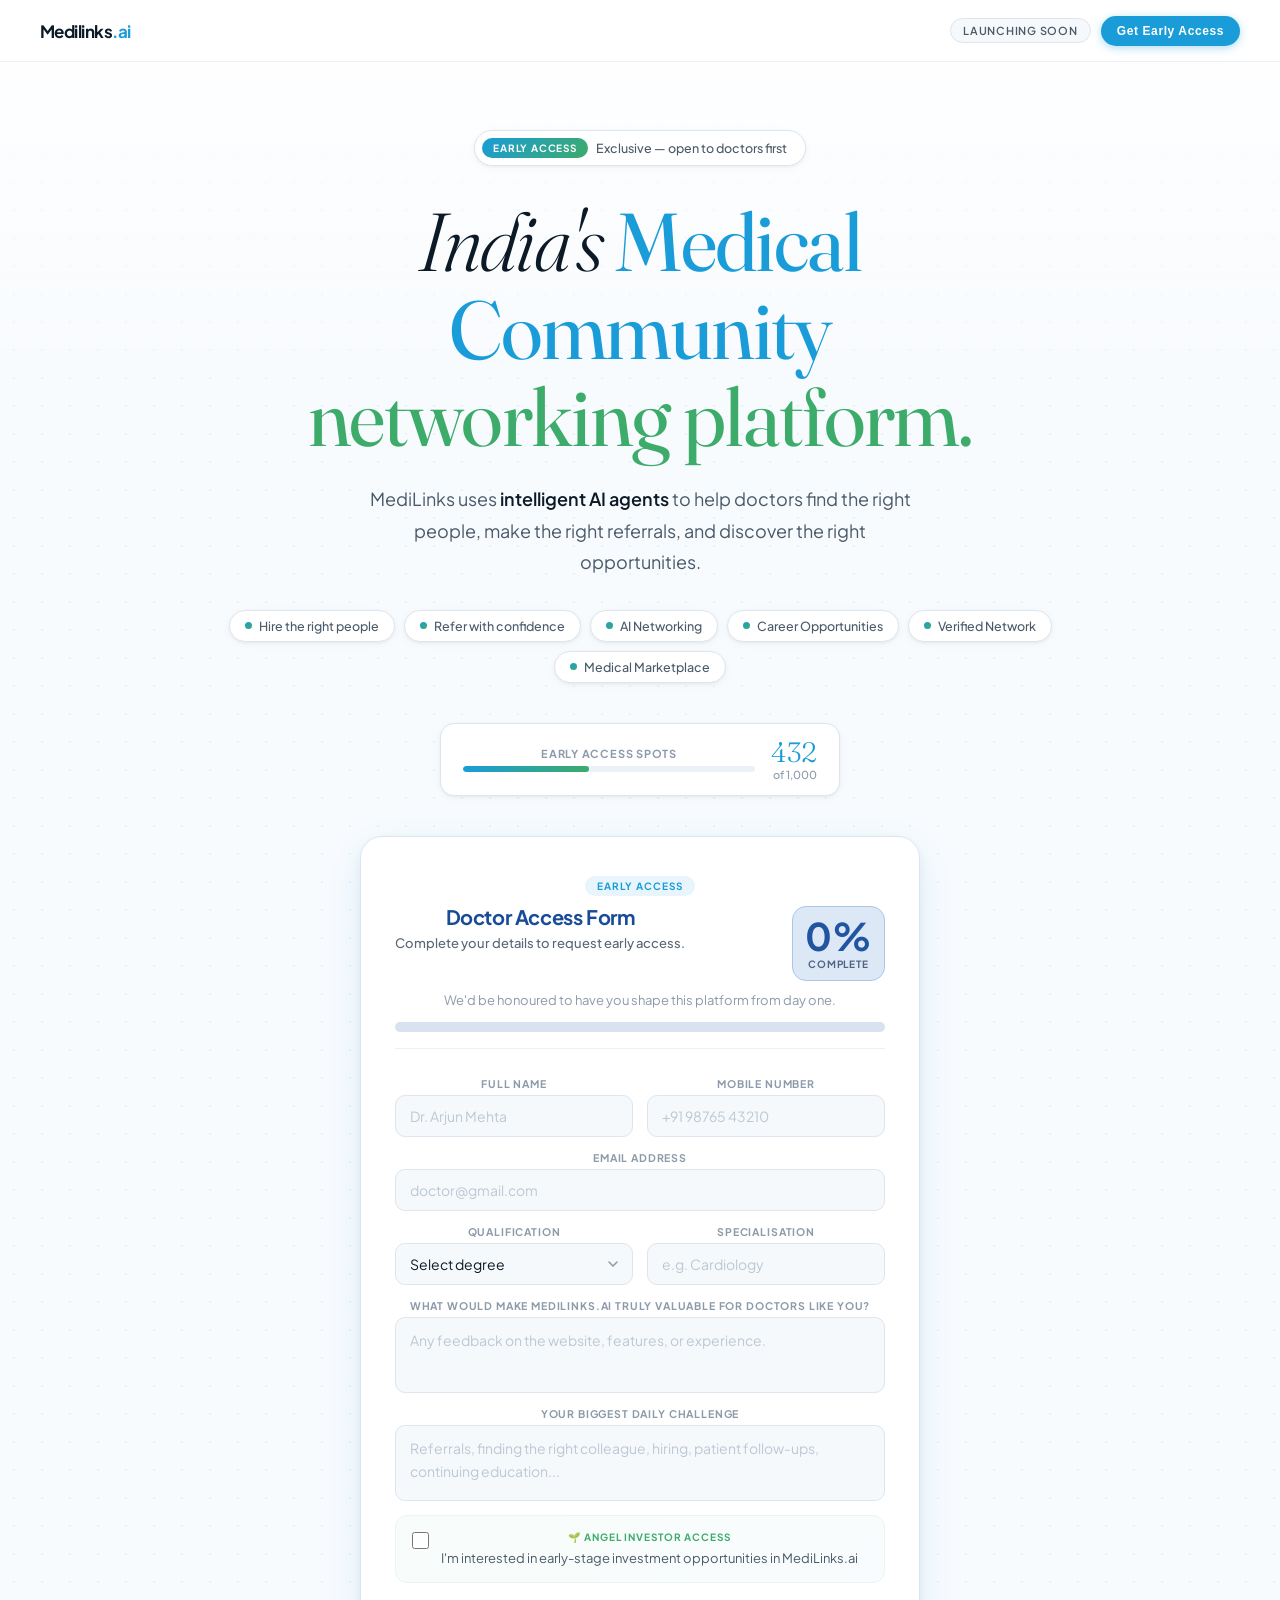
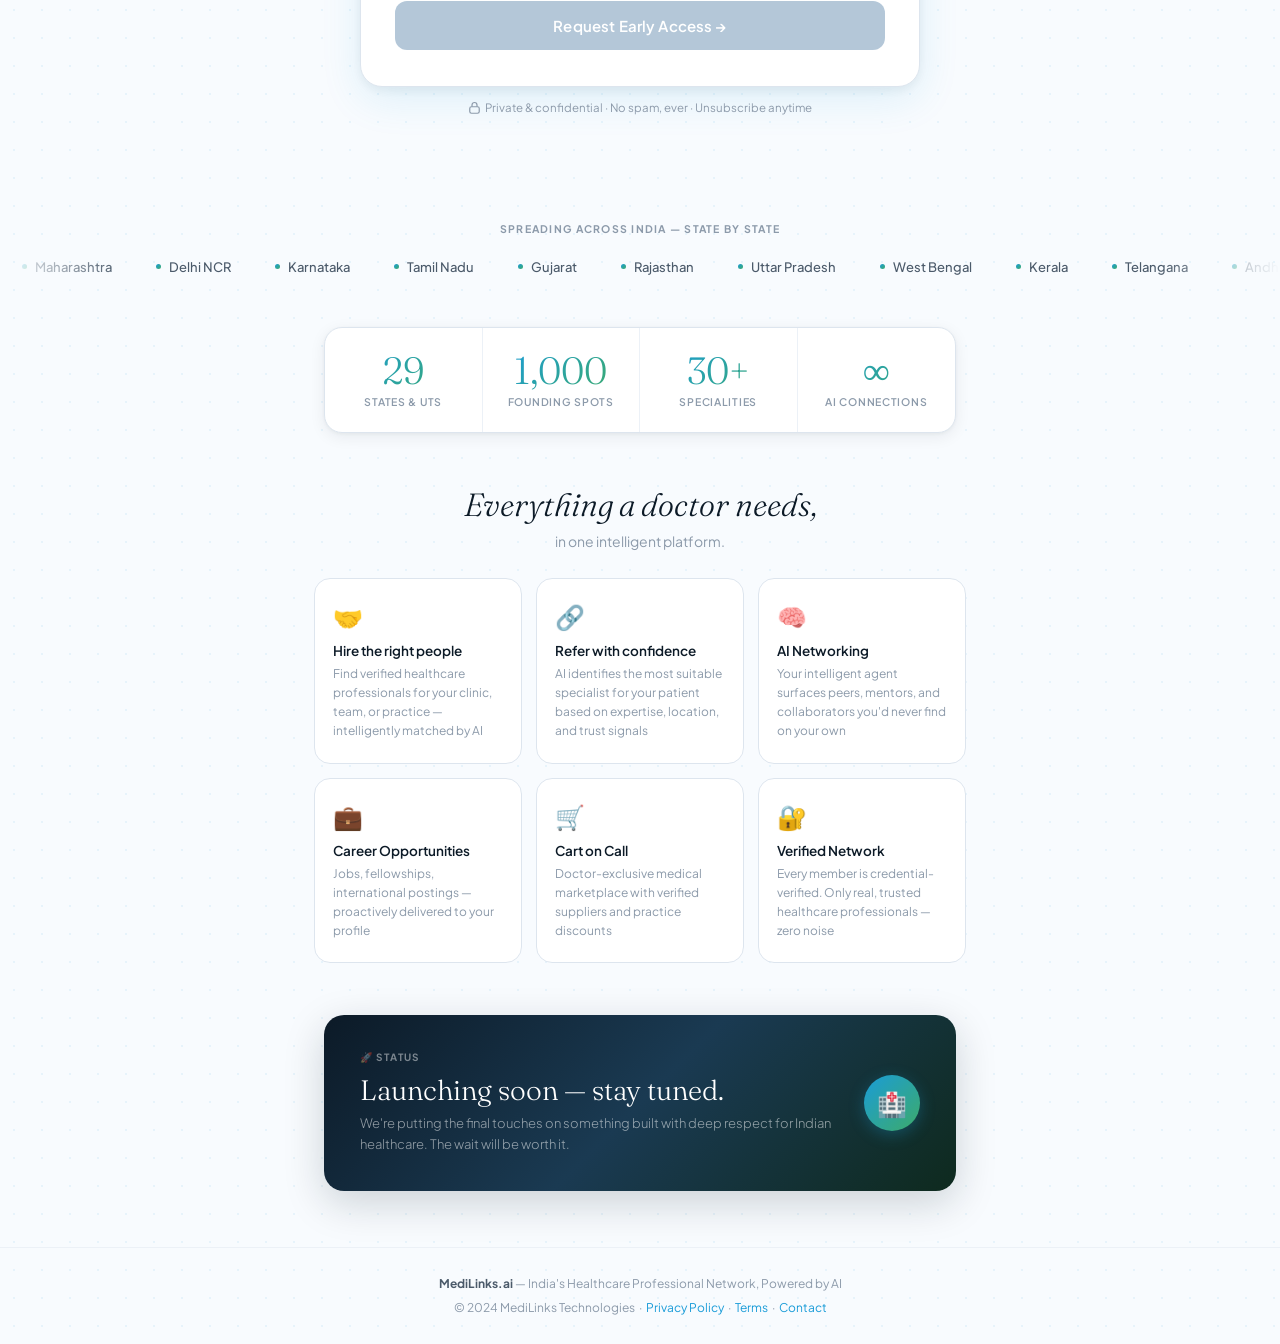
==== early_page_access.html @ 9d10af1e "Initial landing page setup with separated HTML CSS JS and mobile responsive updates" ====
<!DOCTYPE html>
<html lang="en">
<head>
<meta charset="UTF-8"/>
<meta name="viewport" content="width=device-width, initial-scale=1.0"/>
<title>MediLinks.ai — Early Access</title>
<link rel="preconnect" href="https://fonts.googleapis.com"/>
<link rel="preconnect" href="https://fonts.gstatic.com" crossorigin/>
<link href="https://fonts.googleapis.com/css2?family=Plus+Jakarta+Sans:ital,wght@0,300;0,400;0,500;0,600;0,700;1,400&family=Fraunces:ital,opsz,wght@0,9..144,300;0,9..144,400;1,9..144,300;1,9..144,400&display=swap" rel="stylesheet"/>
<link rel="stylesheet" href="styles.css"/>
</head>
<body>
<div class="bg-fade"></div>

<!-- ── NAV ── -->
<nav>
  <div class="nav-logo">
    <div class="nl-wordmark">Medilinks<span>.ai</span></div>
  </div>
  <div class="nav-right">
    <span class="nav-tag">Launching Soon</span>
    <button class="nav-cta" onclick="document.getElementById('formCard').scrollIntoView({behavior:'smooth'})">Get Early Access</button>
  </div>
</nav>

<!-- ── HERO ── -->
<section class="hero">

  <div class="access-pill">
    <span class="ap-badge">Early Access</span>
    <span class="ap-text">Exclusive — open to doctors first</span>
  </div>

  <h1 class="headline">
    India's <span class="word-blue">Medical Community</span><br/>
    <span class="word-green">networking platform.</span>
  </h1>

  <p class="hero-sub">
    MediLinks uses <b>intelligent AI agents</b> to help doctors find the right people, make the right referrals, and discover the right opportunities.
  </p>

  <div class="feat-pills">
    <span class="fp"><span class="fp-dot"></span>Hire the right people</span>
    <span class="fp"><span class="fp-dot"></span>Refer with confidence</span>
    <span class="fp"><span class="fp-dot"></span>AI Networking</span>
    <span class="fp"><span class="fp-dot"></span>Career Opportunities</span>
    <span class="fp"><span class="fp-dot"></span>Verified Network</span>
    <span class="fp"><span class="fp-dot"></span>Medical Marketplace</span>
  </div>

  <div class="scarcity">
    <div class="sc-info">
      <div class="sc-label">Early access spots</div>
      <div class="sc-bar"><div class="sc-bar-fill" id="barFill"></div></div>
    </div>
    <div class="sc-count">
      <div class="sc-big" id="countNum">432</div>
      <div class="sc-small">of 1,000</div>
    </div>
  </div>

  <!-- FORM -->
  <div class="form-outer">
    <div class="form-card" id="formCard">

      <div id="formInner">
        <div class="form-intro">
          <div class="fi-tag">Early Access</div>
          <div class="form-status-top">
            <div>
              <div class="fi-title">Doctor Access Form</div>
              <div class="fi-sub">Complete your details to request early access.</div>
            </div>
            <div class="form-progress-badge">
              <div class="fpb-value" id="formProgressValue">0%</div>
              <div class="fpb-label">Complete</div>
            </div>
          </div>
          <div class="fi-note">We'd be honoured to have you shape this platform from day one.</div>
          <div class="form-progress-track"><div class="form-progress-fill" id="formProgressFill"></div></div>
        </div>

        <div class="fgrid">
          <div class="field">
            <label class="fl">Full Name</label>
            <input type="text" id="f-name" placeholder="Dr. Arjun Mehta"/>
          </div>
          <div class="field">
            <label class="fl">Mobile Number</label>
            <input type="tel" id="f-phone" placeholder="+91 98765 43210"/>
          </div>
          <div class="field full">
            <label class="fl">Email Address</label>
            <input type="email" id="f-email" placeholder="doctor@gmail.com"/>
          </div>
          <div class="field">
            <label class="fl">Qualification</label>
            <select id="f-degree">
              <option value="" disabled selected>Select degree</option>
              <option>MBBS</option><option>MD</option><option>MS</option>
              <option>BDS</option><option>MDS</option><option>DNB</option>
              <option>DM</option><option>MCh</option><option>BHMS</option>
              <option>BAMS</option><option>Other</option>
            </select>
          </div>
          <div class="field">
            <label class="fl">Specialisation</label>
            <input type="text" id="f-spec" placeholder="e.g. Cardiology"/>
          </div>
          <div class="field full">
            <label class="fl">What would make Medilinks.ai truly valuable for doctors like you?</label>
            <textarea id="f-thoughts" placeholder="Any feedback on the website, features, or experience."></textarea>
          </div>
          <div class="field full">
            <label class="fl">Your biggest daily challenge</label>
            <textarea id="f-challenges" placeholder="Referrals, finding the right colleague, hiring, patient follow-ups, continuing education..."></textarea>
          </div>
          <label class="invest-row" id="investRow" for="f-invest">
            <input type="checkbox" id="f-invest"/>
            <span class="invest-copy">
              <strong>🌱 Angel Investor Access</strong>
              I'm interested in early-stage investment opportunities in MediLinks.ai
            </span>
          </label>
          <button class="submit-btn" id="submitBtn" onclick="handleSubmit()" disabled>Request Early Access →</button>
        </div>
      </div>

      <!-- SUCCESS -->
      <div class="success" id="successDiv">
        <div class="suc-ring">✓</div>
        <div class="suc-title">Thank you, Doctor.</div>
        <div class="suc-body">Your request has been received. We'll reach out personally before the public launch — welcome to the founding community.</div>
        <div class="suc-num">Early Member #<span id="memberNum">433</span></div>
      </div>
    </div>

    <div class="form-foot">
      <svg width="11" height="13" viewBox="0 0 11 13" fill="none"><rect x="0.75" y="5.75" width="9.5" height="6.5" rx="1.75" stroke="#8c9aaa" stroke-width="1.2"/><path d="M3 5.75V4A2.5 2.5 0 018 4v1.75" stroke="#8c9aaa" stroke-width="1.2"/></svg>
      Private &amp; confidential · No spam, ever · Unsubscribe anytime
    </div>
  </div>

</section>

<!-- ── TICKER ── -->
<div class="ticker-section">
  <div class="ticker-label">Spreading across India — state by state</div>
  <div class="ticker-outer">
    <div class="ticker-belt" id="belt"></div>
  </div>
</div>

<!-- ── STATS ── -->
<div class="stats">
  <div class="stats-card">
    <div class="sc"><div class="sc-n">29</div><div class="sc-l">States & UTs</div></div>
    <div class="sc"><div class="sc-n">1,000</div><div class="sc-l">Founding spots</div></div>
    <div class="sc"><div class="sc-n">30+</div><div class="sc-l">Specialities</div></div>
    <div class="sc"><div class="sc-n">∞</div><div class="sc-l">AI connections</div></div>
  </div>
</div>

<!-- ── FEATURES ── -->
<div class="features">
  <div class="feat-hd">Everything a doctor needs,</div>
  <div class="feat-hd-sub">in one intelligent platform.</div>
  <div class="feat-grid">
    <div class="feat">
      <div class="f-icon">🤝</div>
      <div class="f-h">Hire the right people</div>
      <div class="f-p">Find verified healthcare professionals for your clinic, team, or practice — intelligently matched by AI</div>
    </div>
    <div class="feat">
      <div class="f-icon">🔗</div>
      <div class="f-h">Refer with confidence</div>
      <div class="f-p">AI identifies the most suitable specialist for your patient based on expertise, location, and trust signals</div>
    </div>
    <div class="feat">
      <div class="f-icon">🧠</div>
      <div class="f-h">AI Networking</div>
      <div class="f-p">Your intelligent agent surfaces peers, mentors, and collaborators you'd never find on your own</div>
    </div>
    <div class="feat">
      <div class="f-icon">💼</div>
      <div class="f-h">Career Opportunities</div>
      <div class="f-p">Jobs, fellowships, international postings — proactively delivered to your profile</div>
    </div>
    <div class="feat">
      <div class="f-icon">🛒</div>
      <div class="f-h">Cart on Call</div>
      <div class="f-p">Doctor-exclusive medical marketplace with verified suppliers and practice discounts</div>
    </div>
    <div class="feat">
      <div class="f-icon">🔐</div>
      <div class="f-h">Verified Network</div>
      <div class="f-p">Every member is credential-verified. Only real, trusted healthcare professionals — zero noise</div>
    </div>
  </div>
</div>

<!-- ── LAUNCH BANNER ── -->
<div class="launch-banner">
  <div class="lb-card">
    <div class="lb-left">
      <div class="lb-tag">🚀 Status</div>
      <div class="lb-title">Launching soon — stay tuned.</div>
      <div class="lb-sub">We're putting the final touches on something built with deep respect for Indian healthcare. The wait will be worth it.</div>
    </div>
    <div class="lb-right">🏥</div>
  </div>
</div>

<!-- ── FOOTER ── -->
<footer>
  <p><strong>MediLinks.ai</strong> — India's Healthcare Professional Network, Powered by AI</p>
  <p>© 2024 MediLinks Technologies &nbsp;·&nbsp; <a href="#">Privacy Policy</a> &nbsp;·&nbsp; <a href="#">Terms</a> &nbsp;·&nbsp; <a href="#">Contact</a></p>
</footer>

<script src="script.js"></script>
</body>
</html>
---- styles.css ----
*,*::before,*::after{box-sizing:border-box;margin:0;padding:0}
:root{
  --blue:#1a9cd8;
  --blue-mid:#1585be;
  --blue-light:#e8f5fc;
  --blue-faint:#f0f9ff;
  --green:#3dab6a;
  --green-light:#eaf6ef;
  --text:#0c1a27;
  --text-2:#4b5a6a;
  --text-3:#8c9aaa;
  --border:#dde5ee;
  --border-light:#ecf1f7;
  --bg:#f6f9fc;
  --white:#ffffff;
  --shadow-sm:0 1px 3px rgba(12,26,39,0.06),0 2px 8px rgba(12,26,39,0.04);
  --shadow-md:0 4px 16px rgba(12,26,39,0.07),0 1px 4px rgba(12,26,39,0.05);
  --shadow-lg:0 12px 40px rgba(26,156,216,0.12),0 4px 12px rgba(12,26,39,0.06);
}
html,body{
  min-height:100vh;background:var(--white);
  color:var(--text);font-family:'Plus Jakarta Sans',sans-serif;
  -webkit-font-smoothing:antialiased;overflow-x:hidden;
}

body{
  background-image:radial-gradient(circle,rgba(26,156,216,0.08) 1px,transparent 1px);
  background-size:28px 28px;
  background-color:#f8fbfe;
}

.bg-fade{
  position:fixed;top:0;left:0;right:0;height:400px;pointer-events:none;z-index:0;
  background:linear-gradient(180deg,rgba(255,255,255,0.95) 0%,transparent 100%);
}

nav{
  position:fixed;top:0;left:0;right:0;z-index:100;
  background:rgba(255,255,255,0.92);backdrop-filter:blur(20px);
  border-bottom:1px solid var(--border-light);
  padding:0 40px;height:62px;
  display:flex;align-items:center;justify-content:space-between;
}
.nav-logo{display:flex;align-items:center;gap:0}
.nl-wordmark{font-size:17px;font-weight:700;letter-spacing:-0.03em;color:var(--text)}
.nl-wordmark span{color:var(--blue)}
.nl-wordmark sup{font-size:9px;font-weight:600;color:var(--text-3);letter-spacing:0.02em;vertical-align:super}
.nav-right{display:flex;align-items:center;gap:10px}
.nav-tag{
  font-size:11px;font-weight:600;letter-spacing:0.07em;text-transform:uppercase;
  color:var(--text-2);background:var(--bg);border:1px solid var(--border);
  padding:5px 12px;border-radius:100px;
}
.nav-cta{
  font-size:12px;font-weight:600;letter-spacing:0.05em;
  color:white;background:var(--blue);
  border:none;padding:8px 16px;border-radius:100px;cursor:pointer;
  box-shadow:0 2px 8px rgba(26,156,216,0.35);
  transition:background 0.2s,transform 0.15s;
}
.nav-cta:hover{background:var(--blue-mid);transform:translateY(-1px)}

.hero{
  position:relative;z-index:1;
  padding:130px 24px 60px;
  display:flex;flex-direction:column;align-items:center;
  text-align:center;
  max-width:1000px;margin:0 auto;
}

.access-pill{
  display:inline-flex;align-items:center;gap:8px;
  background:var(--white);border:1px solid var(--border);
  padding:7px 18px 7px 7px;border-radius:100px;
  margin-bottom:32px;
  box-shadow:var(--shadow-sm);
  opacity:0;animation:rise 0.6s ease 0.05s forwards;
}
.ap-badge{
  background:linear-gradient(135deg,var(--blue),var(--green));
  color:white;font-size:10px;font-weight:700;letter-spacing:0.08em;text-transform:uppercase;
  padding:4px 11px;border-radius:100px;
}
.ap-text{font-size:12.5px;font-weight:500;color:var(--text-2)}

.headline{
  font-family:'Fraunces',serif;
  font-weight:300;font-style:italic;
  font-size:clamp(42px,7vw,82px);
  line-height:1.07;letter-spacing:-0.02em;
  color:var(--text);
  max-width:780px;margin-bottom:22px;
  opacity:0;animation:rise 0.8s ease 0.15s forwards;
}
.headline .word-blue{color:var(--blue);font-style:normal;font-weight:400}
.headline .word-green{color:var(--green);font-style:normal;font-weight:400}

.hero-sub{
  font-size:clamp(15px,2vw,18px);
  color:var(--text-2);font-weight:400;line-height:1.75;
  max-width:560px;margin:0 auto 32px;
  opacity:0;animation:rise 0.7s ease 0.3s forwards;
}
.hero-sub b{color:var(--text);font-weight:600}

.feat-pills{
  display:flex;flex-wrap:wrap;justify-content:center;gap:9px;
  margin-bottom:40px;
  opacity:0;animation:rise 0.6s ease 0.42s forwards;
}
.fp{
  display:inline-flex;align-items:center;gap:7px;
  font-size:12.5px;font-weight:500;color:var(--text-2);
  background:var(--white);border:1px solid var(--border);
  border-radius:100px;padding:7px 15px;
  box-shadow:var(--shadow-sm);
  transition:border-color 0.2s,transform 0.15s;
}
.fp:hover{border-color:var(--blue);transform:translateY(-1px)}
.fp-dot{
  width:7px;height:7px;border-radius:50%;
  background:linear-gradient(135deg,var(--blue),var(--green));flex-shrink:0;
}

.scarcity{
  display:flex;align-items:center;gap:16px;
  background:var(--white);border:1px solid var(--border);
  border-radius:14px;padding:14px 22px;
  max-width:400px;width:100%;margin:0 auto 40px;
  box-shadow:var(--shadow-sm);
  opacity:0;animation:rise 0.6s ease 0.52s forwards;
}
.sc-info{flex:1}
.sc-label{font-size:11px;font-weight:700;letter-spacing:0.07em;text-transform:uppercase;color:var(--text-3);margin-bottom:6px}
.sc-bar{height:6px;background:var(--border-light);border-radius:100px;overflow:hidden}
.sc-bar-fill{height:100%;width:0;background:linear-gradient(90deg,var(--blue),var(--green));border-radius:100px;transition:width 1.4s cubic-bezier(.4,0,.2,1)}
.sc-count{text-align:right;flex-shrink:0}
.sc-big{font-family:'Fraunces',serif;font-size:28px;font-weight:300;color:var(--blue);line-height:1}
.sc-small{font-size:11px;color:var(--text-3);font-weight:500;margin-top:2px}

.form-outer{
  width:100%;max-width:560px;margin:0 auto;
  opacity:0;animation:rise 0.9s ease 0.62s forwards;
}
.form-card{
  background:var(--white);
  border:1px solid var(--border);
  border-radius:22px;padding:36px 34px;
  box-shadow:var(--shadow-lg);
}
.form-intro{
  margin-bottom:28px;
  padding-bottom:16px;
  border-bottom:1px solid var(--border-light);
}
.fi-tag{
  display:inline-block;
  font-size:10px;
  font-weight:700;
  letter-spacing:0.1em;
  text-transform:uppercase;
  color:var(--blue);
  background:var(--blue-light);
  padding:4px 12px;
  border-radius:100px;
  margin-bottom:10px;
}
.form-status-top{
  display:flex;
  align-items:flex-start;
  justify-content:space-between;
  gap:14px;
  margin-bottom:10px;
}
.fi-title{
  font-size:20px;
  font-weight:700;
  letter-spacing:-0.02em;
  color:#184b98;
  line-height:1.1;
  margin-bottom:6px;
}
.fi-sub{font-size:13px;color:#5a6778;font-weight:500;line-height:1.45}
.fi-note{
  font-size:13px;
  color:var(--text-3);
  line-height:1.5;
  margin-bottom:12px;
}
.form-progress-badge{
  min-width:92px;
  background:#dce8f6;
  border:1px solid #aac7e8;
  border-radius:14px;
  padding:10px 12px;
  text-align:center;
  flex-shrink:0;
}
.fpb-value{
  font-size:38px;
  font-weight:700;
  color:#2155a2;
  line-height:1;
  margin-bottom:3px;
}
.fpb-label{
  font-size:10px;
  font-weight:700;
  letter-spacing:0.08em;
  text-transform:uppercase;
  color:#4f6483;
}
.form-progress-track{
  width:100%;
  height:10px;
  background:#d8e2f0;
  border-radius:100px;
  overflow:hidden;
}
.form-progress-fill{
  width:0%;
  height:100%;
  background:linear-gradient(90deg,#4f7bc1,#6ea4df);
  border-radius:100px;
  transition:width 0.2s ease;
}

.fgrid{display:grid;grid-template-columns:1fr 1fr;gap:14px}
.field{display:flex;flex-direction:column;gap:5px}
.field.full{grid-column:1/-1}
.fl{font-size:10.5px;font-weight:700;letter-spacing:0.08em;text-transform:uppercase;color:var(--text-3)}

input,select,textarea{
  width:100%;
  border:1.5px solid var(--border);border-radius:10px;
  padding:11px 14px;
  font-family:'Plus Jakarta Sans',sans-serif;font-size:14px;font-weight:400;
  color:var(--text);background:var(--bg);
  outline:none;
  transition:border-color 0.2s,box-shadow 0.2s,background 0.2s;
  -webkit-appearance:none;appearance:none;
}
select{
  cursor:pointer;
  background-image:url("data:image/svg+xml,%3Csvg width='10' height='6' viewBox='0 0 10 6' fill='none' xmlns='http://www.w3.org/2000/svg'%3E%3Cpath d='M1 1L5 5L9 1' stroke='%238c9aaa' stroke-width='1.5' stroke-linecap='round'/%3E%3C/svg%3E");
  background-repeat:no-repeat;background-position:right 14px center;background-color:var(--bg);
  padding-right:38px;
}
select option{background:#fff;color:var(--text)}
textarea{resize:none;line-height:1.6;min-height:76px}
input::placeholder,textarea::placeholder{color:#bcc8d4}
input:focus,select:focus,textarea:focus{
  border-color:var(--blue);background:var(--white);
  box-shadow:0 0 0 3px rgba(26,156,216,0.09);
}

.invest-row{
  grid-column:1/-1;
  display:flex;align-items:flex-start;gap:12px;
  padding:14px 16px;
  border:1.5px solid var(--green-light);
  background:linear-gradient(135deg,rgba(61,171,106,0.04),rgba(26,156,216,0.03));
  border-radius:12px;cursor:pointer;
  transition:border-color 0.2s;
}
.invest-row:hover{border-color:rgba(61,171,106,0.4)}
.invest-row input[type=checkbox]{
  width:17px;height:17px;min-width:17px;border-radius:5px;
  border:1.5px solid rgba(61,171,106,0.35);
  background:white;cursor:pointer;
  -webkit-appearance:checkbox;
  appearance:auto;
  accent-color:var(--green);padding:0;margin-top:2px;
}
.invest-copy{cursor:pointer;font-size:13px;color:var(--text-2);line-height:1.55}
.invest-copy strong{
  display:block;font-size:10px;font-weight:700;letter-spacing:0.09em;text-transform:uppercase;
  color:var(--green);margin-bottom:2px;
}

.invest-row.active{
  border-color:rgba(61,171,106,0.7);
  box-shadow:0 0 0 3px rgba(61,171,106,0.12);
}

.submit-btn{
  grid-column:1/-1;width:100%;
  background:linear-gradient(135deg,var(--blue) 0%,#119ace 60%,var(--green) 100%);
  color:white;border:none;border-radius:12px;
  padding:15px 28px;margin-top:4px;
  font-family:'Plus Jakarta Sans',sans-serif;
  font-size:15px;font-weight:600;letter-spacing:0.01em;
  cursor:pointer;
  box-shadow:0 4px 18px rgba(26,156,216,0.32);
  transition:transform 0.15s,box-shadow 0.2s;
}
.submit-btn:hover{transform:translateY(-1px);box-shadow:0 6px 26px rgba(26,156,216,0.42)}
.submit-btn:active{transform:scale(0.99)}
.submit-btn:disabled{
  cursor:not-allowed;
  transform:none;
  background:linear-gradient(135deg,#9fb8ce,#9fb8ce);
  box-shadow:none;
  opacity:0.78;
}

.form-foot{
  margin-top:14px;text-align:center;
  font-size:11.5px;color:var(--text-3);
  display:flex;align-items:center;justify-content:center;gap:5px;line-height:1;
}

.success{
  display:none;flex-direction:column;align-items:center;
  padding:52px 24px;text-align:center;gap:14px;
}
.suc-ring{
  width:64px;height:64px;border-radius:50%;
  background:linear-gradient(135deg,var(--blue),var(--green));
  display:flex;align-items:center;justify-content:center;
  color:white;font-size:26px;font-weight:300;
  box-shadow:0 4px 24px rgba(26,156,216,0.28);
}
.suc-title{
  font-family:'Fraunces',serif;font-weight:300;font-style:italic;
  font-size:26px;color:var(--text);
}
.suc-body{font-size:14px;color:var(--text-2);max-width:300px;line-height:1.75}
.suc-num{
  background:var(--blue-faint);border:1px solid rgba(26,156,216,0.2);
  border-radius:100px;padding:8px 22px;
  font-size:13px;font-weight:600;color:var(--blue);
}

.ticker-section{
  position:relative;z-index:1;padding:48px 0 0;
  opacity:0;animation:rise 0.6s ease 1.1s forwards;
}
.ticker-label{
  text-align:center;font-size:10.5px;font-weight:700;
  letter-spacing:0.12em;text-transform:uppercase;
  color:var(--text-3);margin-bottom:16px;
}
.ticker-outer{
  overflow:hidden;
  mask:linear-gradient(90deg,transparent,black 120px,black calc(100% - 120px),transparent);
  -webkit-mask:linear-gradient(90deg,transparent,black 120px,black calc(100% - 120px),transparent);
}
.ticker-belt{display:flex;white-space:nowrap;width:max-content;animation:belt 32s linear infinite}
.ti{
  display:inline-flex;align-items:center;gap:8px;
  padding:8px 22px;font-size:13px;font-weight:500;color:var(--text-2);
}
.ti-pip{width:5px;height:5px;border-radius:50%;background:linear-gradient(135deg,var(--blue),var(--green));flex-shrink:0}
@keyframes belt{0%{transform:translateX(0)}100%{transform:translateX(-50%)}}

.stats{
  position:relative;z-index:1;
  max-width:680px;margin:0 auto;padding:44px 24px 0;
  opacity:0;animation:rise 0.7s ease 1.2s forwards;
}
.stats-card{
  display:grid;grid-template-columns:repeat(4,1fr);
  background:var(--white);border:1px solid var(--border);
  border-radius:18px;overflow:hidden;
  box-shadow:var(--shadow-md);
}
.sc{
  padding:24px 16px;text-align:center;
  border-right:1px solid var(--border-light);
}
.sc:last-child{border-right:none}
.sc-n{
  font-family:'Fraunces',serif;font-weight:300;
  font-size:clamp(26px,3.5vw,38px);line-height:1;
  background:linear-gradient(135deg,var(--blue),var(--green));
  -webkit-background-clip:text;-webkit-text-fill-color:transparent;background-clip:text;
  margin-bottom:5px;
}
.sc-l{font-size:10.5px;color:var(--text-3);font-weight:600;letter-spacing:0.07em;text-transform:uppercase}

.features{
  position:relative;z-index:1;
  max-width:700px;margin:0 auto;padding:52px 24px 0;
  opacity:0;animation:rise 0.7s ease 1.3s forwards;
}
.feat-hd{
  text-align:center;
  font-family:'Fraunces',serif;font-weight:300;font-style:italic;
  font-size:clamp(22px,3.5vw,32px);color:var(--text);
  margin-bottom:8px;
}
.feat-hd-sub{text-align:center;font-size:14px;color:var(--text-3);margin-bottom:28px}
.feat-grid{display:grid;grid-template-columns:repeat(3,1fr);gap:14px}
.feat{
  background:var(--white);border:1px solid var(--border);
  border-radius:16px;padding:22px 18px;
  transition:transform 0.2s,box-shadow 0.2s,border-color 0.2s;
}
.feat:hover{transform:translateY(-3px);box-shadow:var(--shadow-lg);border-color:rgba(26,156,216,0.2)}
.f-icon{font-size:24px;margin-bottom:10px}
.f-h{font-size:13.5px;font-weight:600;color:var(--text);margin-bottom:5px}
.f-p{font-size:12px;color:var(--text-3);line-height:1.6}

.launch-banner{
  position:relative;z-index:1;
  max-width:680px;margin:52px auto 0;padding:0 24px;
  opacity:0;animation:rise 0.6s ease 1.4s forwards;
}
.lb-card{
  background:linear-gradient(135deg,#0c1a27 0%,#1a3a52 50%,#0e2a1e 100%);
  border-radius:20px;padding:36px;
  display:flex;align-items:center;justify-content:space-between;gap:24px;
  box-shadow:0 12px 40px rgba(12,26,39,0.18);
}
.lb-left .lb-tag{
  font-size:10px;font-weight:700;letter-spacing:0.12em;text-transform:uppercase;
  color:rgba(255,255,255,0.45);margin-bottom:10px;
}
.lb-title{
  font-family:'Fraunces',serif;font-weight:300;
  font-size:clamp(20px,3vw,28px);color:white;margin-bottom:6px;
}
.lb-sub{font-size:13px;color:rgba(255,255,255,0.55);font-weight:300;line-height:1.6}
.lb-right{
  flex-shrink:0;
  width:56px;height:56px;border-radius:50%;
  background:linear-gradient(135deg,var(--blue),var(--green));
  display:flex;align-items:center;justify-content:center;
  font-size:24px;
  box-shadow:0 4px 16px rgba(26,156,216,0.3);
  animation:pulse-ring 2.5s ease infinite;
}
@keyframes pulse-ring{
  0%,100%{box-shadow:0 4px 16px rgba(26,156,216,0.3),0 0 0 0 rgba(26,156,216,0.3)}
  50%{box-shadow:0 4px 16px rgba(26,156,216,0.3),0 0 0 10px rgba(26,156,216,0)}
}

footer{
  position:relative;z-index:1;
  margin-top:56px;padding:24px;
  border-top:1px solid var(--border-light);
  text-align:center;font-size:12px;color:var(--text-3);line-height:2;
}
footer strong{color:var(--text-2)}
footer a{color:var(--blue);text-decoration:none}

@keyframes rise{from{opacity:0;transform:translateY(20px)}to{opacity:1;transform:translateY(0)}}

@media (max-width:768px){
  nav{padding:0 16px;height:58px}
  .nav-tag{display:none}
  .nav-cta{padding:7px 12px;font-size:11px}
  .hero{padding:96px 16px 44px}
  .headline{font-size:clamp(34px,9vw,52px)}
  .hero-sub{line-height:1.6}
  .form-card{padding:24px 18px}
  .form-status-top{align-items:center}
  .fi-title{font-size:18px}
  .fi-sub{font-size:14px}
  .fi-note{font-size:12px}
  .form-progress-badge{min-width:90px;padding:8px 10px}
  .fpb-value{font-size:32px}
  .fpb-label{font-size:10px}
  .feat-grid{grid-template-columns:1fr 1fr}
  .stats-card{grid-template-columns:1fr 1fr}
  .sc{border-bottom:1px solid var(--border-light)}
  .sc:nth-child(2n){border-right:none}
  .sc:last-child{border-bottom:none}
  .lb-card{flex-direction:column;text-align:center;padding:28px 22px}
}

@media(max-width:560px){
  .fgrid{grid-template-columns:1fr}
  .field.full,.invest-row,.submit-btn{grid-column:1}
}

@media (max-width:420px){
  .nav-cta{display:none}
  .access-pill{padding:6px 12px 6px 6px}
  .ap-badge{font-size:9px;padding:4px 9px}
  .ap-text{font-size:11.5px}
  .headline{font-size:clamp(30px,10.5vw,40px)}
  .scarcity{padding:12px 14px}
  .form-foot{font-size:10.5px;line-height:1.4;padding:0 4px}
  .feat-grid{grid-template-columns:1fr}
}

@media(max-width:380px){
  .fi-title{font-size:16px}
  .fi-sub{font-size:12px}
  .fpb-value{font-size:28px}
}
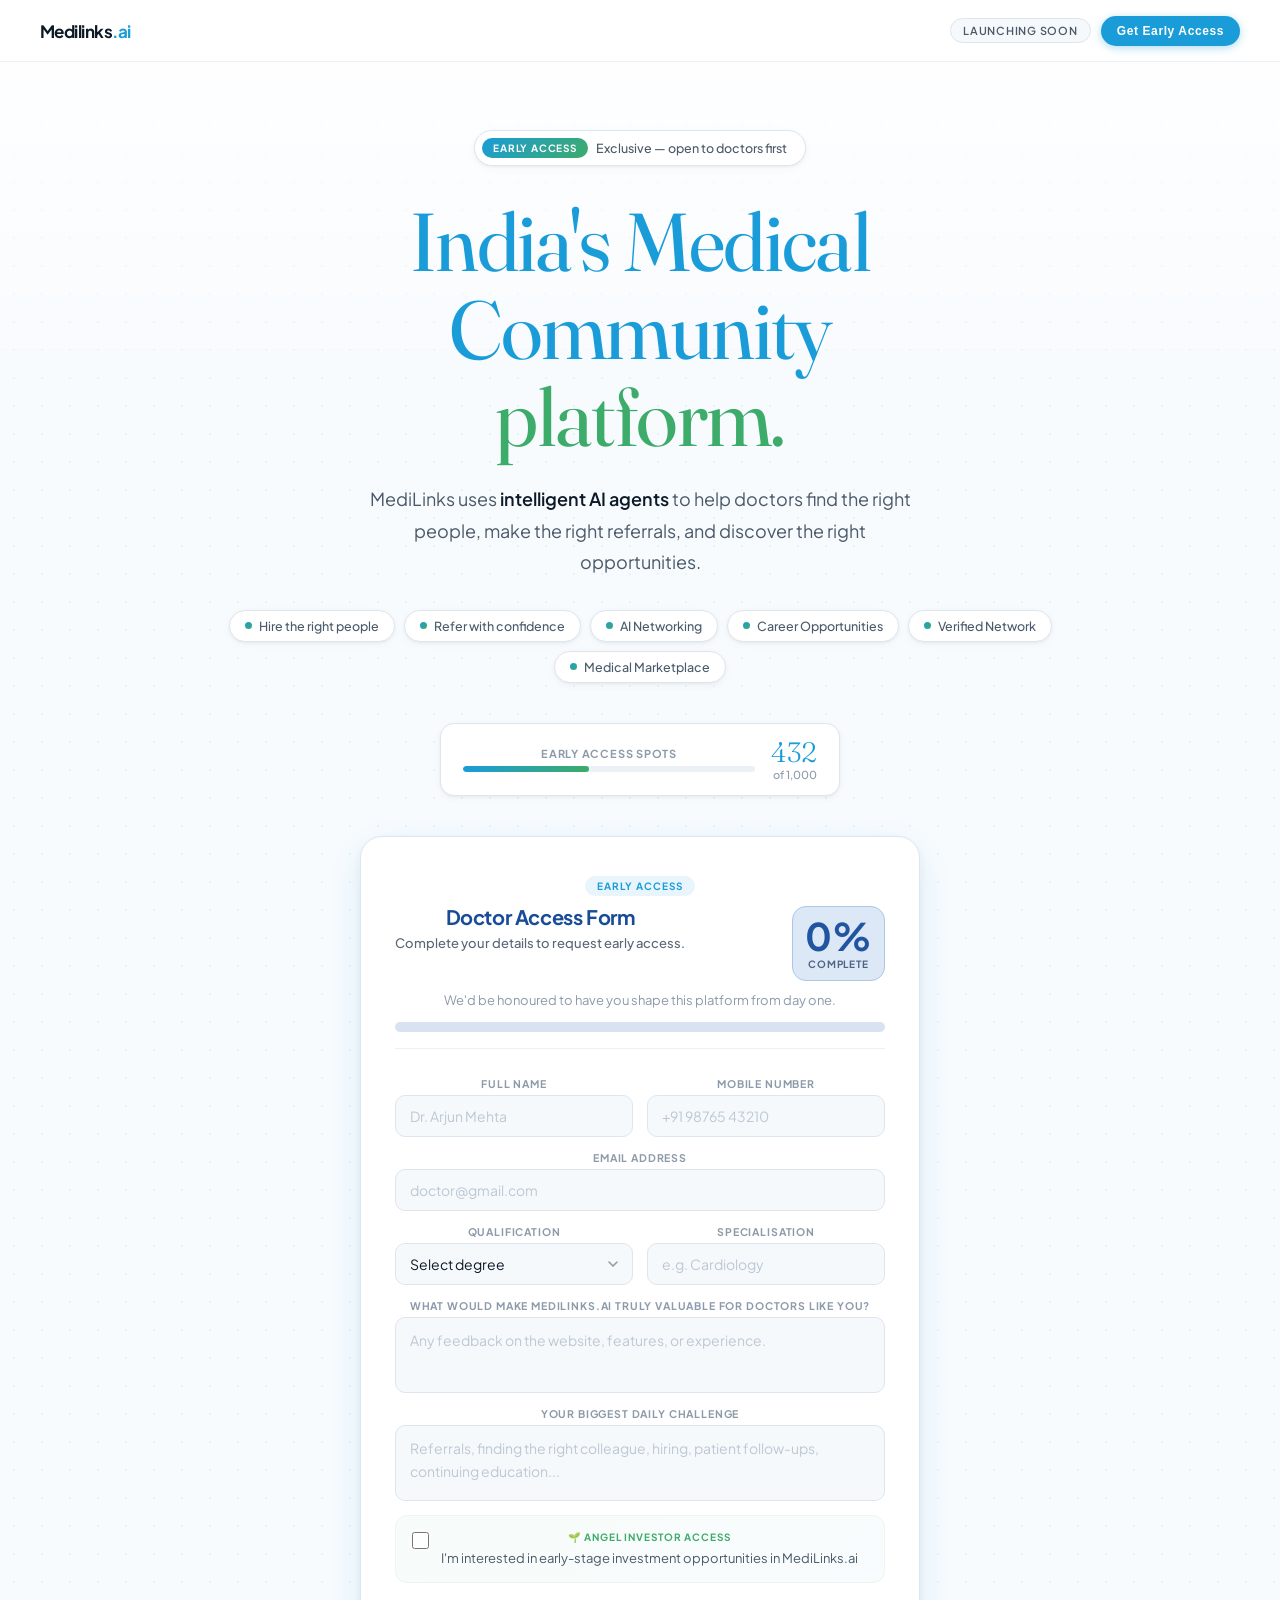
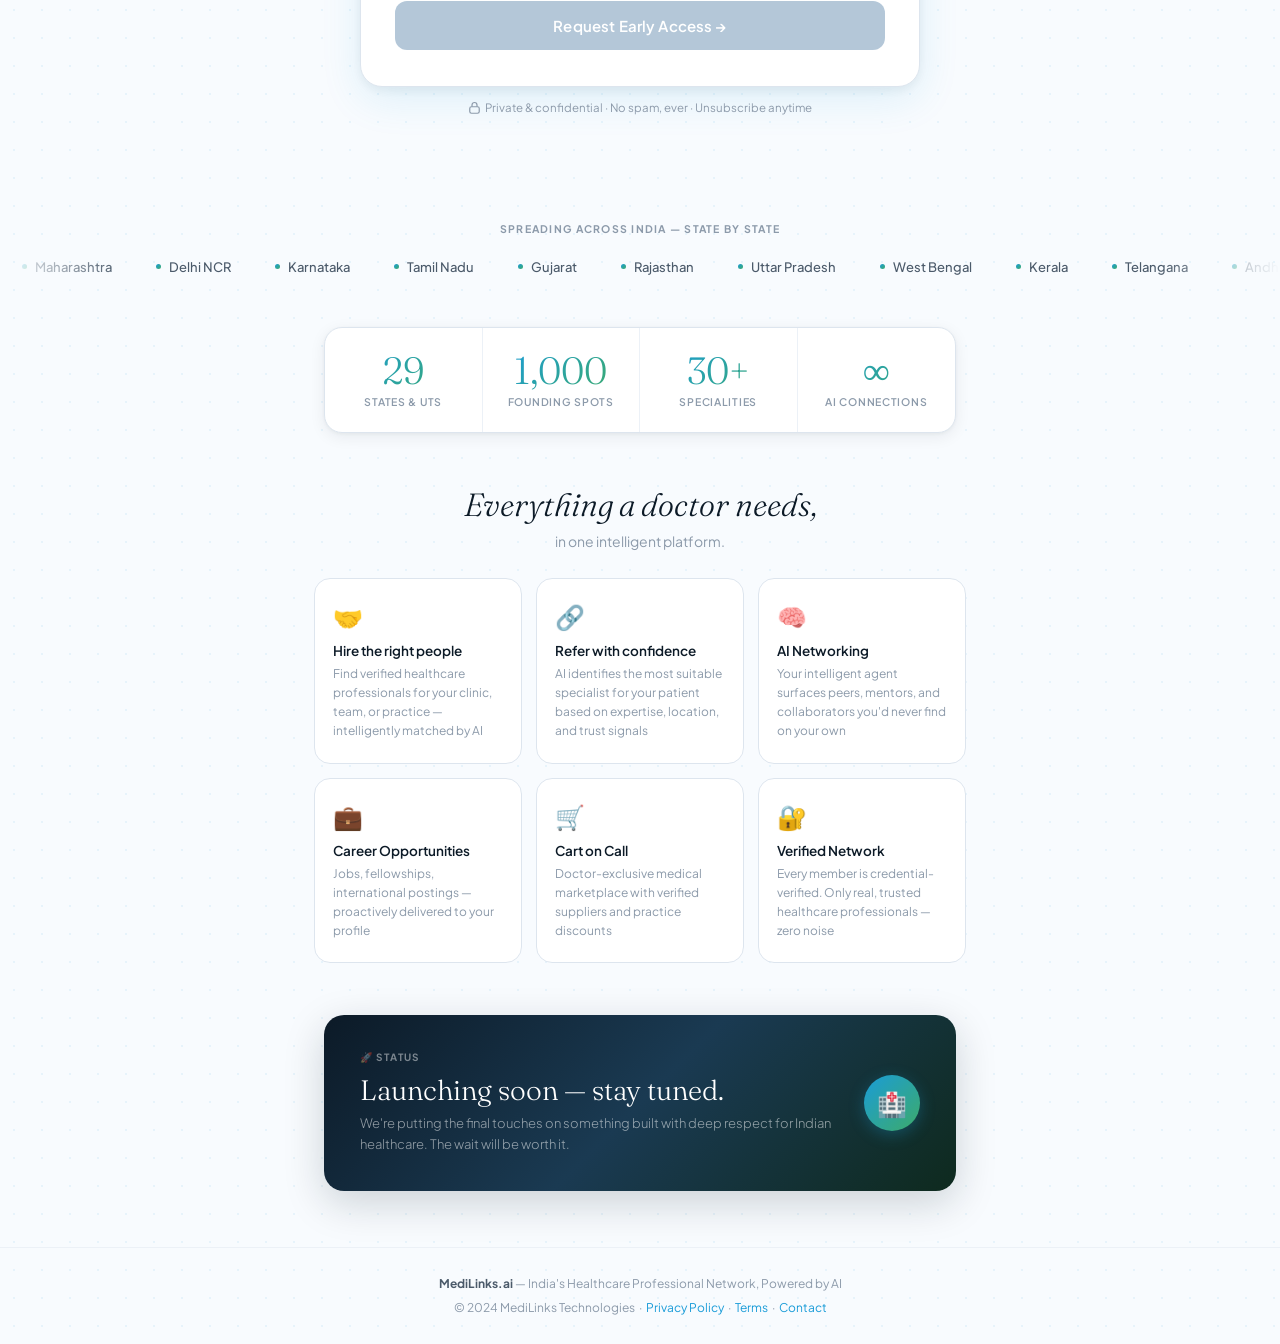
==== commit e718b83c: "Update hero headline to India's Medical Community platform" ====
--- a/early_page_access.html
+++ b/early_page_access.html
@@ -32,8 +32,8 @@
   </div>
 
   <h1 class="headline">
-    India's <span class="word-blue">Medical Community</span><br/>
-    <span class="word-green">networking platform.</span>
+    <span class="word-blue">India's Medical Community</span><br/>
+    <span class="word-green">platform.</span>
   </h1>
 
   <p class="hero-sub">
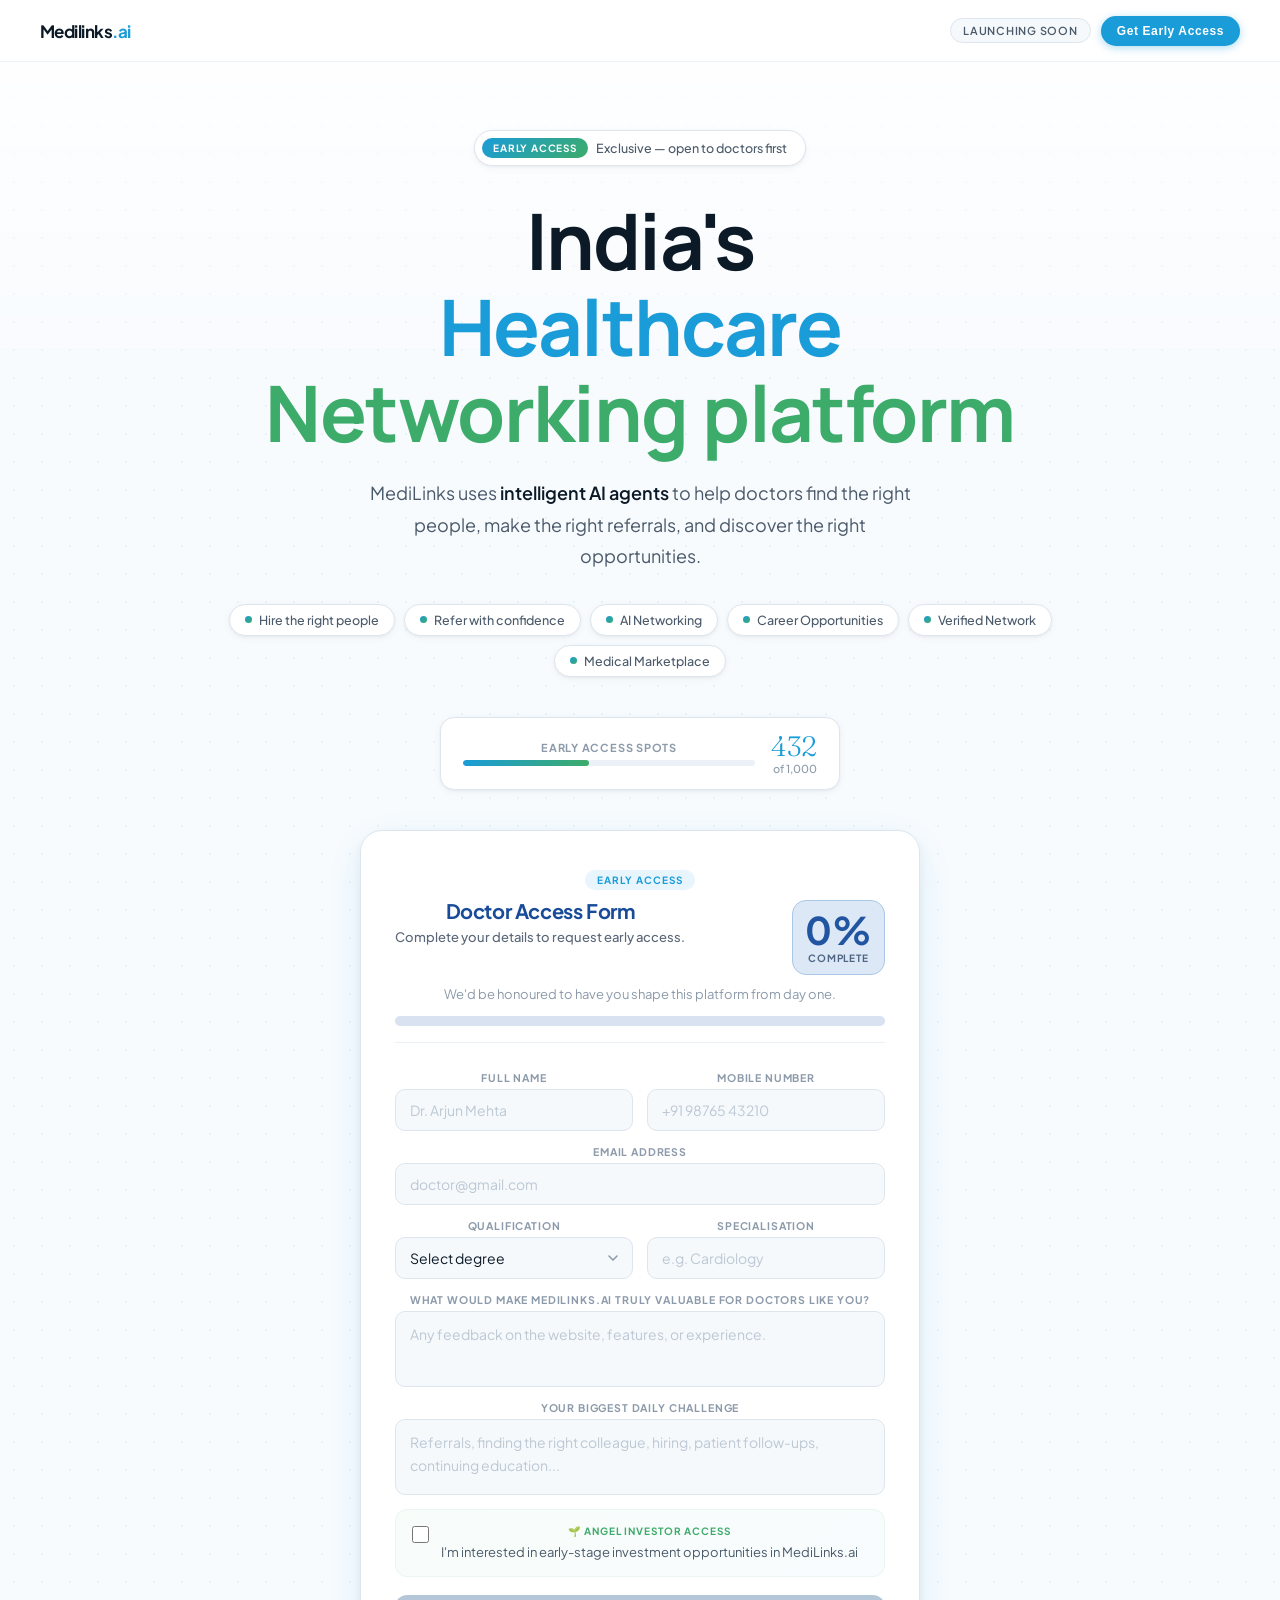
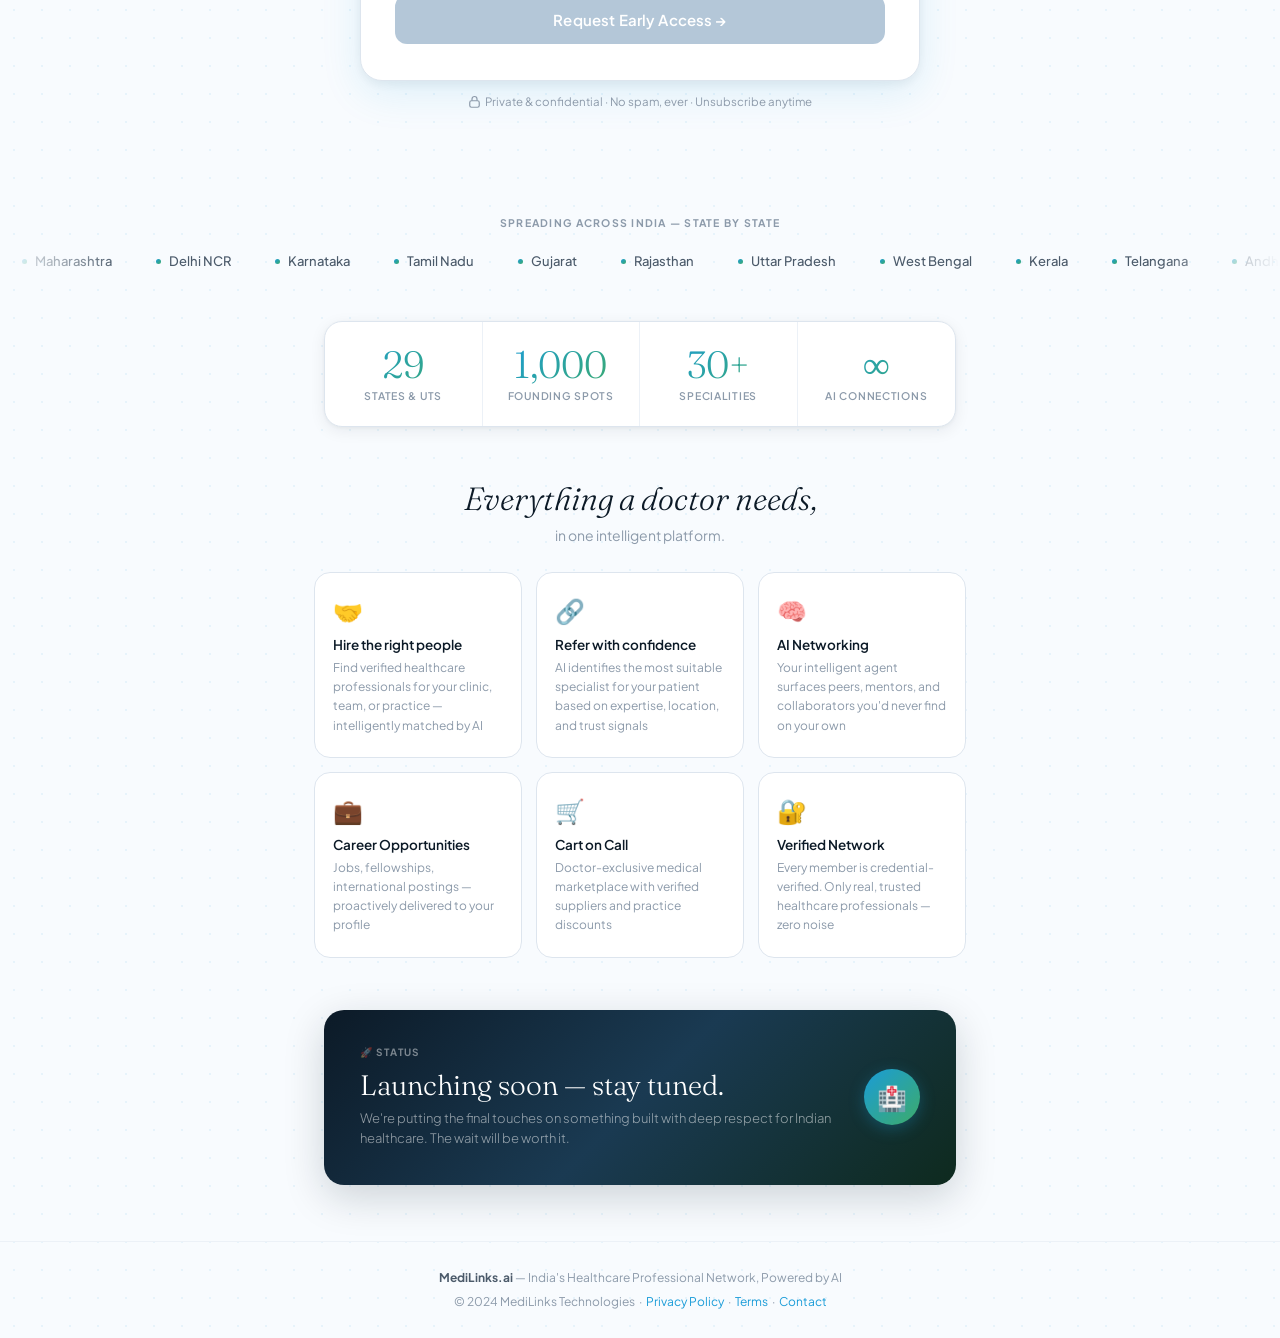
==== commit 69f60bc9: "Refine hero headline typography and content" ====
--- a/early_page_access.html
+++ b/early_page_access.html
@@ -7,6 +7,7 @@
 <link rel="preconnect" href="https://fonts.googleapis.com"/>
 <link rel="preconnect" href="https://fonts.gstatic.com" crossorigin/>
 <link href="https://fonts.googleapis.com/css2?family=Plus+Jakarta+Sans:ital,wght@0,300;0,400;0,500;0,600;0,700;1,400&family=Fraunces:ital,opsz,wght@0,9..144,300;0,9..144,400;1,9..144,300;1,9..144,400&display=swap" rel="stylesheet"/>
+<link href="https://fonts.googleapis.com/css2?family=Manrope:wght@600;700;800&display=swap" rel="stylesheet"/>
 <link rel="stylesheet" href="styles.css"/>
 </head>
 <body>
@@ -32,8 +33,9 @@
   </div>
 
   <h1 class="headline">
-    <span class="word-blue">India's Medical Community</span><br/>
-    <span class="word-green">platform.</span>
+    India's<br/>
+    <span class="word-blue">Healthcare</span><br/>
+    <span class="word-green">Networking platform</span>
   </h1>
 
   <p class="hero-sub">
--- a/styles.css
+++ b/styles.css
@@ -84,16 +84,16 @@
 .ap-text{font-size:12.5px;font-weight:500;color:var(--text-2)}
 
 .headline{
-  font-family:'Fraunces',serif;
-  font-weight:300;font-style:italic;
-  font-size:clamp(42px,7vw,82px);
-  line-height:1.07;letter-spacing:-0.02em;
+  font-family:'Manrope','Plus Jakarta Sans',sans-serif;
+  font-weight:700;font-style:normal;
+  font-size:clamp(40px,7vw,78px);
+  line-height:1.1;letter-spacing:-0.02em;
   color:var(--text);
   max-width:780px;margin-bottom:22px;
   opacity:0;animation:rise 0.8s ease 0.15s forwards;
 }
-.headline .word-blue{color:var(--blue);font-style:normal;font-weight:400}
-.headline .word-green{color:var(--green);font-style:normal;font-weight:400}
+.headline .word-blue{color:var(--blue);font-style:normal;font-weight:700}
+.headline .word-green{color:var(--green);font-style:normal;font-weight:700}
 
 .hero-sub{
   font-size:clamp(15px,2vw,18px);
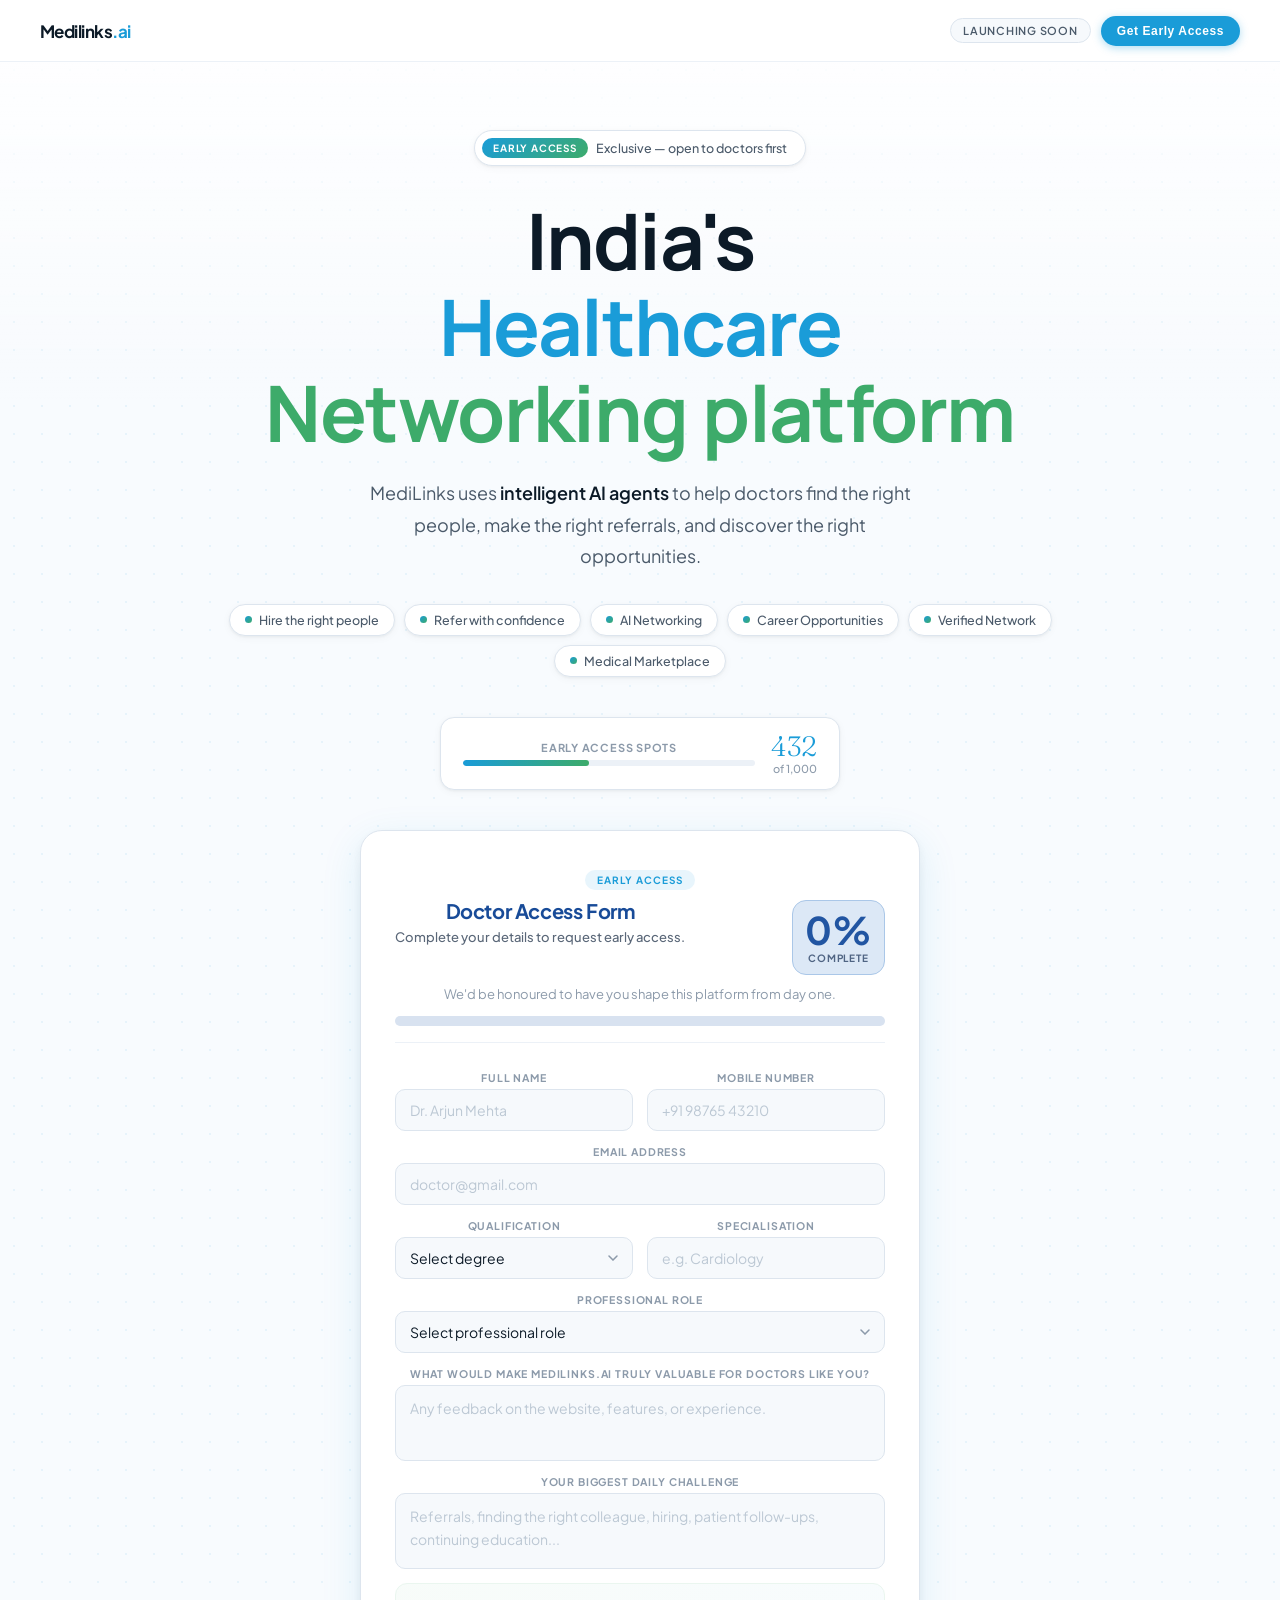
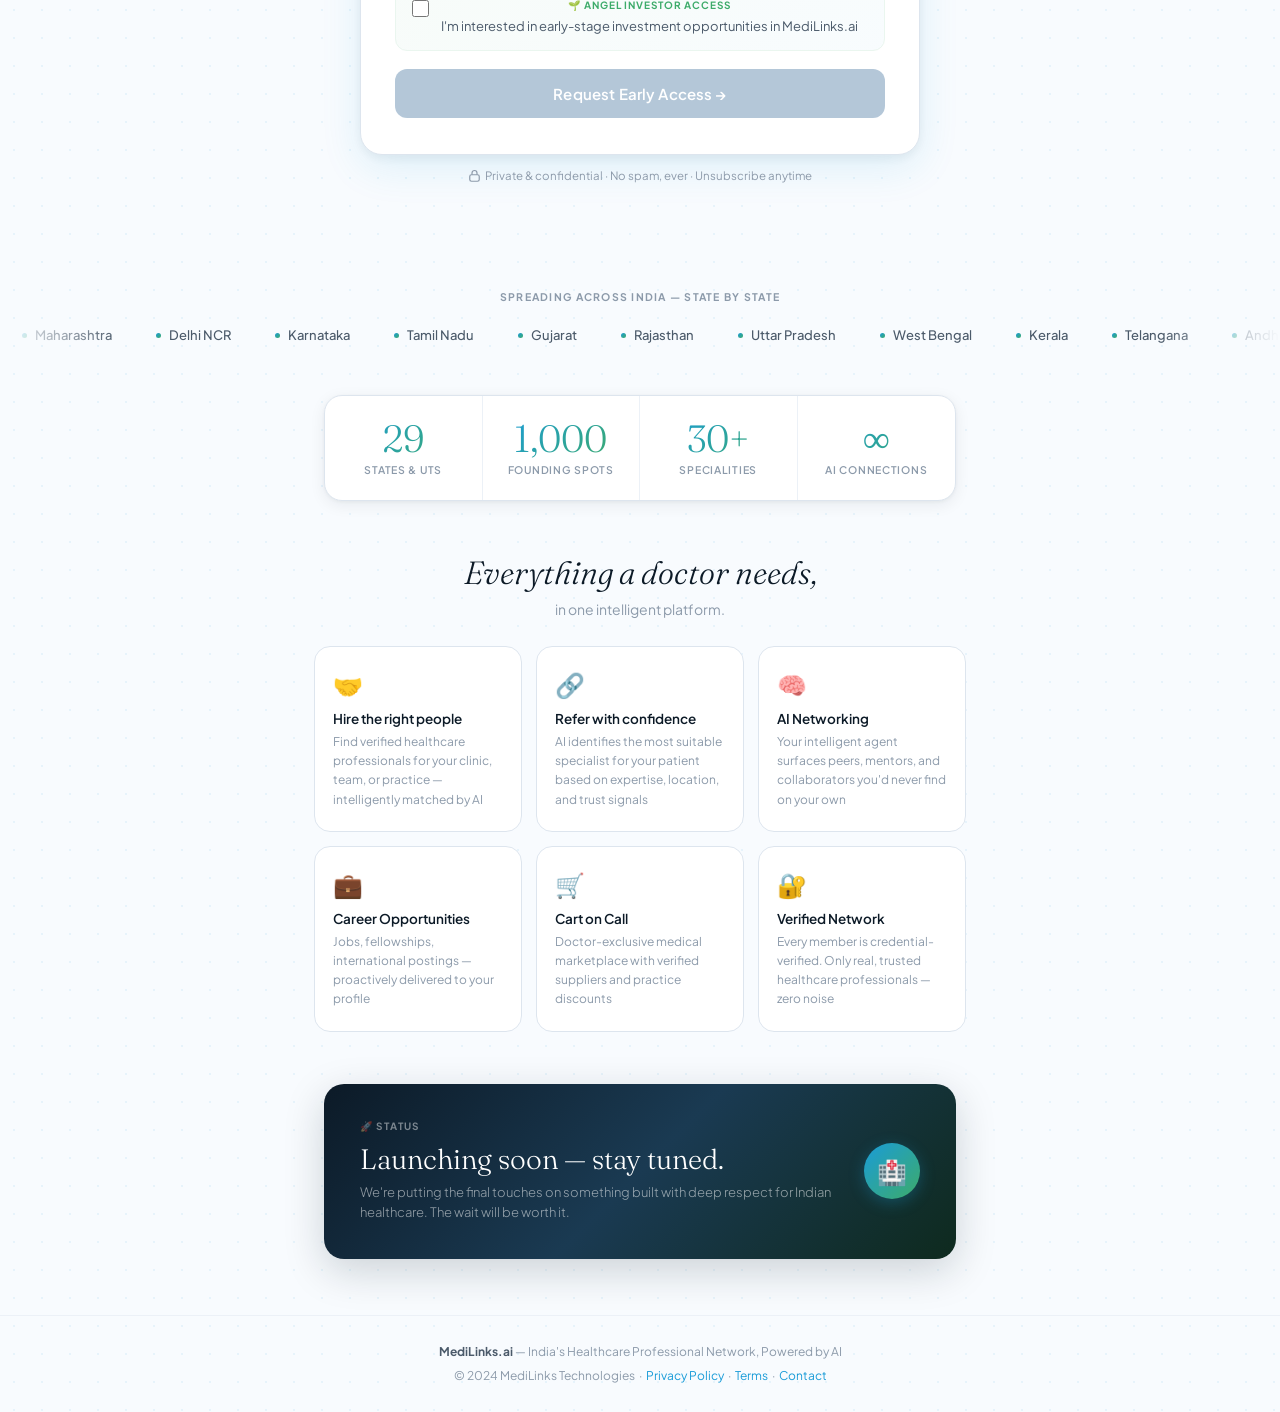
==== commit 887b2ba1: "Enhance mobile form layout and responsiveness" ====
--- a/early_page_access.html
+++ b/early_page_access.html
@@ -111,6 +111,18 @@
             <input type="text" id="f-spec" placeholder="e.g. Cardiology"/>
           </div>
           <div class="field full">
+            <label class="fl">Professional Role</label>
+            <select id="f-role">
+              <option value="" disabled selected>Select professional role</option>
+              <option>Resident</option>
+              <option>Consultant</option>
+              <option>Surgeon</option>
+              <option>Clinic Owner</option>
+              <option>Hospital</option>
+              <option>Other</option>
+            </select>
+          </div>
+          <div class="field full">
             <label class="fl">What would make Medilinks.ai truly valuable for doctors like you?</label>
             <textarea id="f-thoughts" placeholder="Any feedback on the website, features, or experience."></textarea>
           </div>
--- a/styles.css
+++ b/styles.css
@@ -453,8 +453,14 @@
   .nav-cta{padding:7px 12px;font-size:11px}
   .hero{padding:96px 16px 44px}
   .headline{font-size:clamp(34px,9vw,52px)}
-  .hero-sub{line-height:1.6}
-  .form-card{padding:24px 18px}
+  .hero-sub{line-height:1.6;margin-bottom:24px}
+  .feat-pills{margin-bottom:28px}
+  .form-outer{max-width:100%}
+  .form-card{
+    padding:24px 18px;
+    border-radius:18px;
+    box-shadow:0 10px 28px rgba(26,156,216,0.14),0 3px 10px rgba(12,26,39,0.08);
+  }
   .form-status-top{align-items:center}
   .fi-title{font-size:18px}
   .fi-sub{font-size:14px}
@@ -462,6 +468,21 @@
   .form-progress-badge{min-width:90px;padding:8px 10px}
   .fpb-value{font-size:32px}
   .fpb-label{font-size:10px}
+  .fl{font-size:10px}
+  input,select,textarea{
+    font-size:16px;
+    border-radius:12px;
+    padding:13px 14px;
+  }
+  textarea{min-height:92px}
+  .invest-row{padding:14px;border-radius:14px}
+  .submit-btn{
+    min-height:52px;
+    border-radius:14px;
+    font-size:15px;
+    letter-spacing:0;
+  }
+  .form-foot{line-height:1.4;padding:0 6px}
   .feat-grid{grid-template-columns:1fr 1fr}
   .stats-card{grid-template-columns:1fr 1fr}
   .sc{border-bottom:1px solid var(--border-light)}
@@ -471,18 +492,38 @@
 }
 
 @media(max-width:560px){
+  .hero{padding:88px 12px 36px}
+  .access-pill{margin-bottom:20px}
+  .headline{font-size:clamp(30px,10vw,42px);margin-bottom:14px}
+  .hero-sub{font-size:14px;margin-bottom:20px}
+  .scarcity{padding:12px 14px;margin-bottom:24px}
+  .form-card{padding:18px 14px;border-radius:16px}
+  .form-intro{margin-bottom:18px;padding-bottom:12px}
+  .form-status-top{flex-direction:column;align-items:flex-start;gap:10px}
+  .form-progress-badge{align-self:flex-end;min-width:84px;padding:7px 9px}
+  .fpb-value{font-size:28px}
+  .form-progress-track{height:8px}
+  .fgrid{gap:12px}
   .fgrid{grid-template-columns:1fr}
   .field.full,.invest-row,.submit-btn{grid-column:1}
 }
 
 @media (max-width:420px){
   .nav-cta{display:none}
+  nav{height:54px;padding:0 12px}
+  .nl-wordmark{font-size:16px}
   .access-pill{padding:6px 12px 6px 6px}
   .ap-badge{font-size:9px;padding:4px 9px}
   .ap-text{font-size:11.5px}
-  .headline{font-size:clamp(30px,10.5vw,40px)}
-  .scarcity{padding:12px 14px}
+  .headline{font-size:clamp(28px,11vw,36px)}
+  .scarcity{padding:11px 12px}
+  .sc-big{font-size:24px}
+  .sc-small{font-size:10px}
+  .fi-title{font-size:17px}
+  .fi-sub{font-size:12px}
+  .fi-note{font-size:11px}
   .form-foot{font-size:10.5px;line-height:1.4;padding:0 4px}
+  .submit-btn{min-height:50px}
   .feat-grid{grid-template-columns:1fr}
 }
 
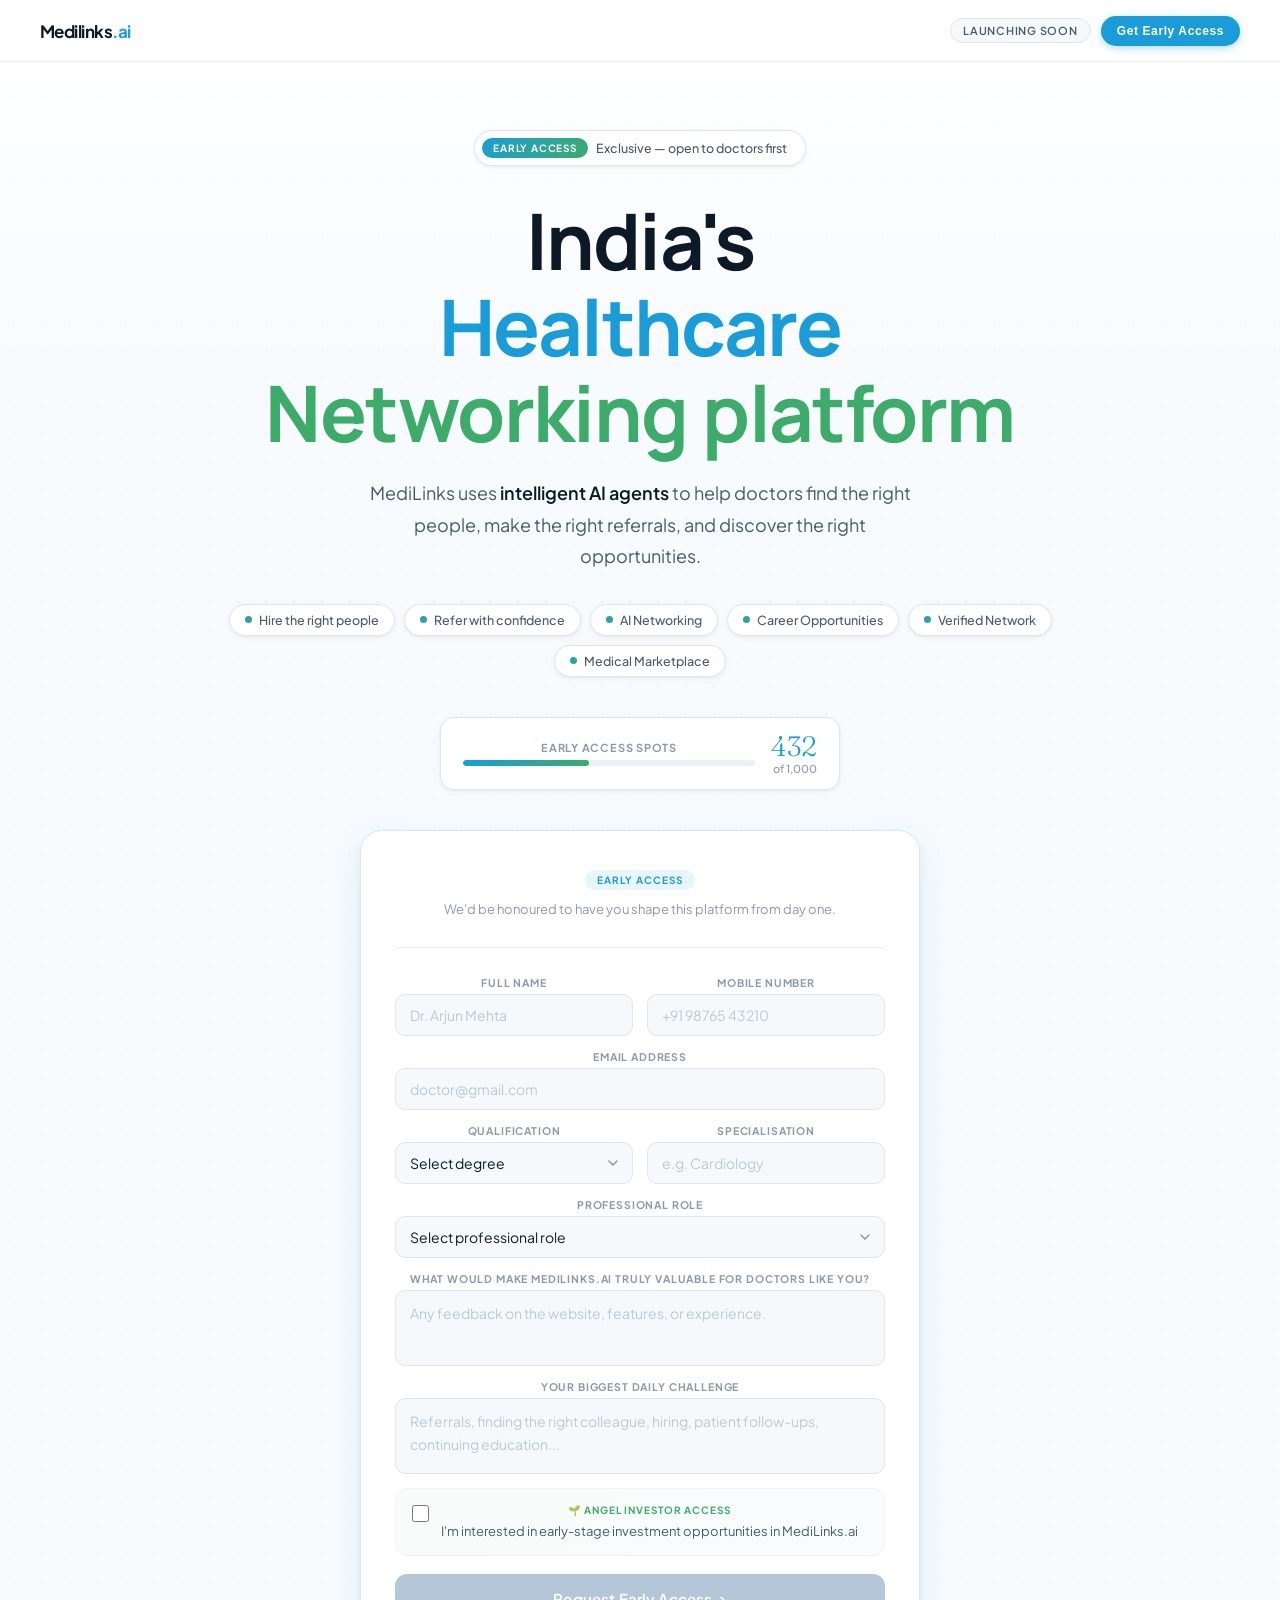
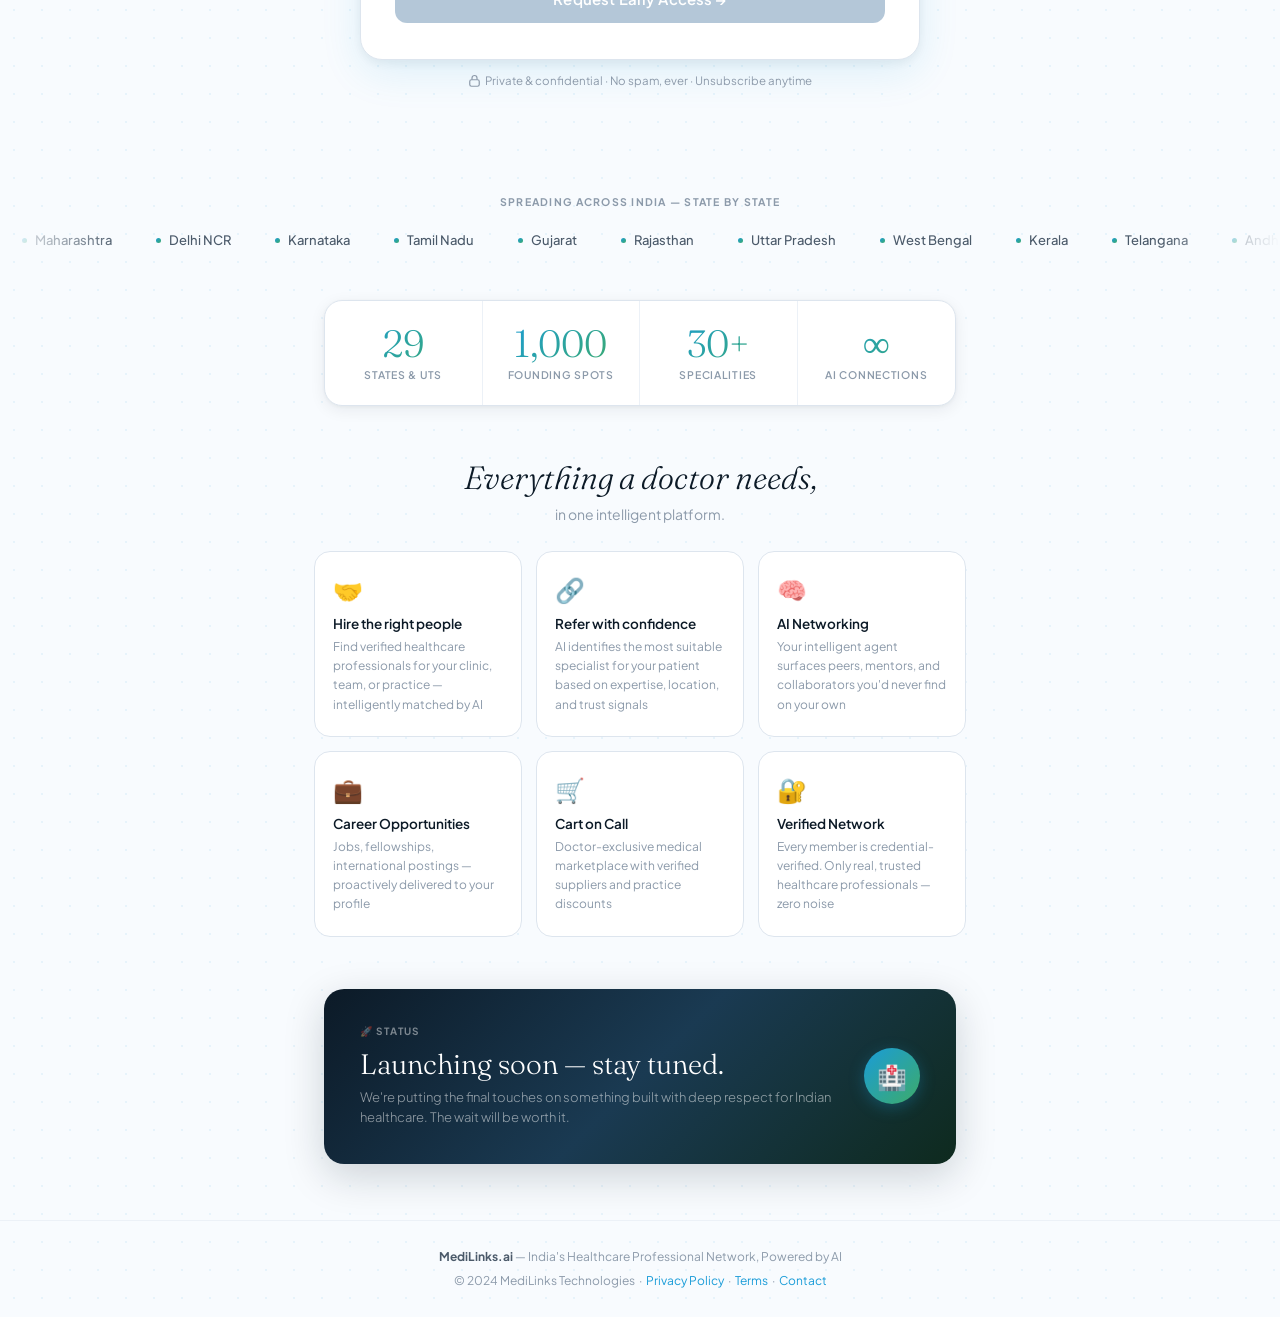
==== commit d51bd053: "Remove form status header block and keep validation logic stable" ====
--- a/early_page_access.html
+++ b/early_page_access.html
@@ -69,18 +69,7 @@
       <div id="formInner">
         <div class="form-intro">
           <div class="fi-tag">Early Access</div>
-          <div class="form-status-top">
-            <div>
-              <div class="fi-title">Doctor Access Form</div>
-              <div class="fi-sub">Complete your details to request early access.</div>
-            </div>
-            <div class="form-progress-badge">
-              <div class="fpb-value" id="formProgressValue">0%</div>
-              <div class="fpb-label">Complete</div>
-            </div>
-          </div>
           <div class="fi-note">We'd be honoured to have you shape this platform from day one.</div>
-          <div class="form-progress-track"><div class="form-progress-fill" id="formProgressFill"></div></div>
         </div>
 
         <div class="fgrid">
--- a/styles.css
+++ b/styles.css
@@ -167,7 +167,7 @@
 }
 .form-status-top{
   display:flex;
-  align-items:flex-start;
+  align-items:center;
   justify-content:space-between;
   gap:14px;
   margin-bottom:10px;
@@ -188,27 +188,29 @@
   margin-bottom:12px;
 }
 .form-progress-badge{
-  min-width:92px;
-  background:#dce8f6;
-  border:1px solid #aac7e8;
-  border-radius:14px;
-  padding:10px 12px;
+  min-width:96px;
+  background:linear-gradient(180deg,#eef5ff 0%,#dceafb 100%);
+  border:1px solid #abc8ea;
+  border-radius:16px;
+  padding:10px 10px 9px;
   text-align:center;
   flex-shrink:0;
+  box-shadow:0 6px 16px rgba(36,94,168,0.12), inset 0 1px 0 rgba(255,255,255,0.65);
 }
 .fpb-value{
-  font-size:38px;
+  font-size:44px;
+  font-weight:800;
+  color:#1f4f99;
+  line-height:1;
+  letter-spacing:-0.03em;
+  margin-bottom:2px;
+}
+.fpb-label{
+  font-size:12px;
   font-weight:700;
-  color:#2155a2;
-  line-height:1;
-  margin-bottom:3px;
-}
-.fpb-label{
-  font-size:10px;
-  font-weight:700;
-  letter-spacing:0.08em;
+  letter-spacing:0.12em;
   text-transform:uppercase;
-  color:#4f6483;
+  color:#4e6381;
 }
 .form-progress-track{
   width:100%;
@@ -461,12 +463,12 @@
     border-radius:18px;
     box-shadow:0 10px 28px rgba(26,156,216,0.14),0 3px 10px rgba(12,26,39,0.08);
   }
-  .form-status-top{align-items:center}
+  .form-status-top{align-items:flex-start}
   .fi-title{font-size:18px}
-  .fi-sub{font-size:14px}
+  .fi-sub{font-size:13px}
   .fi-note{font-size:12px}
-  .form-progress-badge{min-width:90px;padding:8px 10px}
-  .fpb-value{font-size:32px}
+  .form-progress-badge{min-width:88px;padding:8px 9px}
+  .fpb-value{font-size:36px}
   .fpb-label{font-size:10px}
   .fl{font-size:10px}
   input,select,textarea{
@@ -499,9 +501,16 @@
   .scarcity{padding:12px 14px;margin-bottom:24px}
   .form-card{padding:18px 14px;border-radius:16px}
   .form-intro{margin-bottom:18px;padding-bottom:12px}
-  .form-status-top{flex-direction:column;align-items:flex-start;gap:10px}
-  .form-progress-badge{align-self:flex-end;min-width:84px;padding:7px 9px}
-  .fpb-value{font-size:28px}
+  .form-status-top{
+    display:grid;
+    grid-template-columns:1fr auto;
+    align-items:start;
+    column-gap:10px;
+    row-gap:8px;
+  }
+  .form-progress-badge{min-width:84px;padding:8px 8px}
+  .fpb-value{font-size:34px}
+  .fpb-label{font-size:9px;letter-spacing:0.1em}
   .form-progress-track{height:8px}
   .fgrid{gap:12px}
   .fgrid{grid-template-columns:1fr}
@@ -519,9 +528,12 @@
   .scarcity{padding:11px 12px}
   .sc-big{font-size:24px}
   .sc-small{font-size:10px}
-  .fi-title{font-size:17px}
-  .fi-sub{font-size:12px}
+  .fi-title{font-size:16px}
+  .fi-sub{font-size:11.5px}
   .fi-note{font-size:11px}
+  .form-progress-badge{min-width:78px;border-radius:14px;padding:7px 7px}
+  .fpb-value{font-size:30px}
+  .fpb-label{font-size:8.5px}
   .form-foot{font-size:10.5px;line-height:1.4;padding:0 4px}
   .submit-btn{min-height:50px}
   .feat-grid{grid-template-columns:1fr}
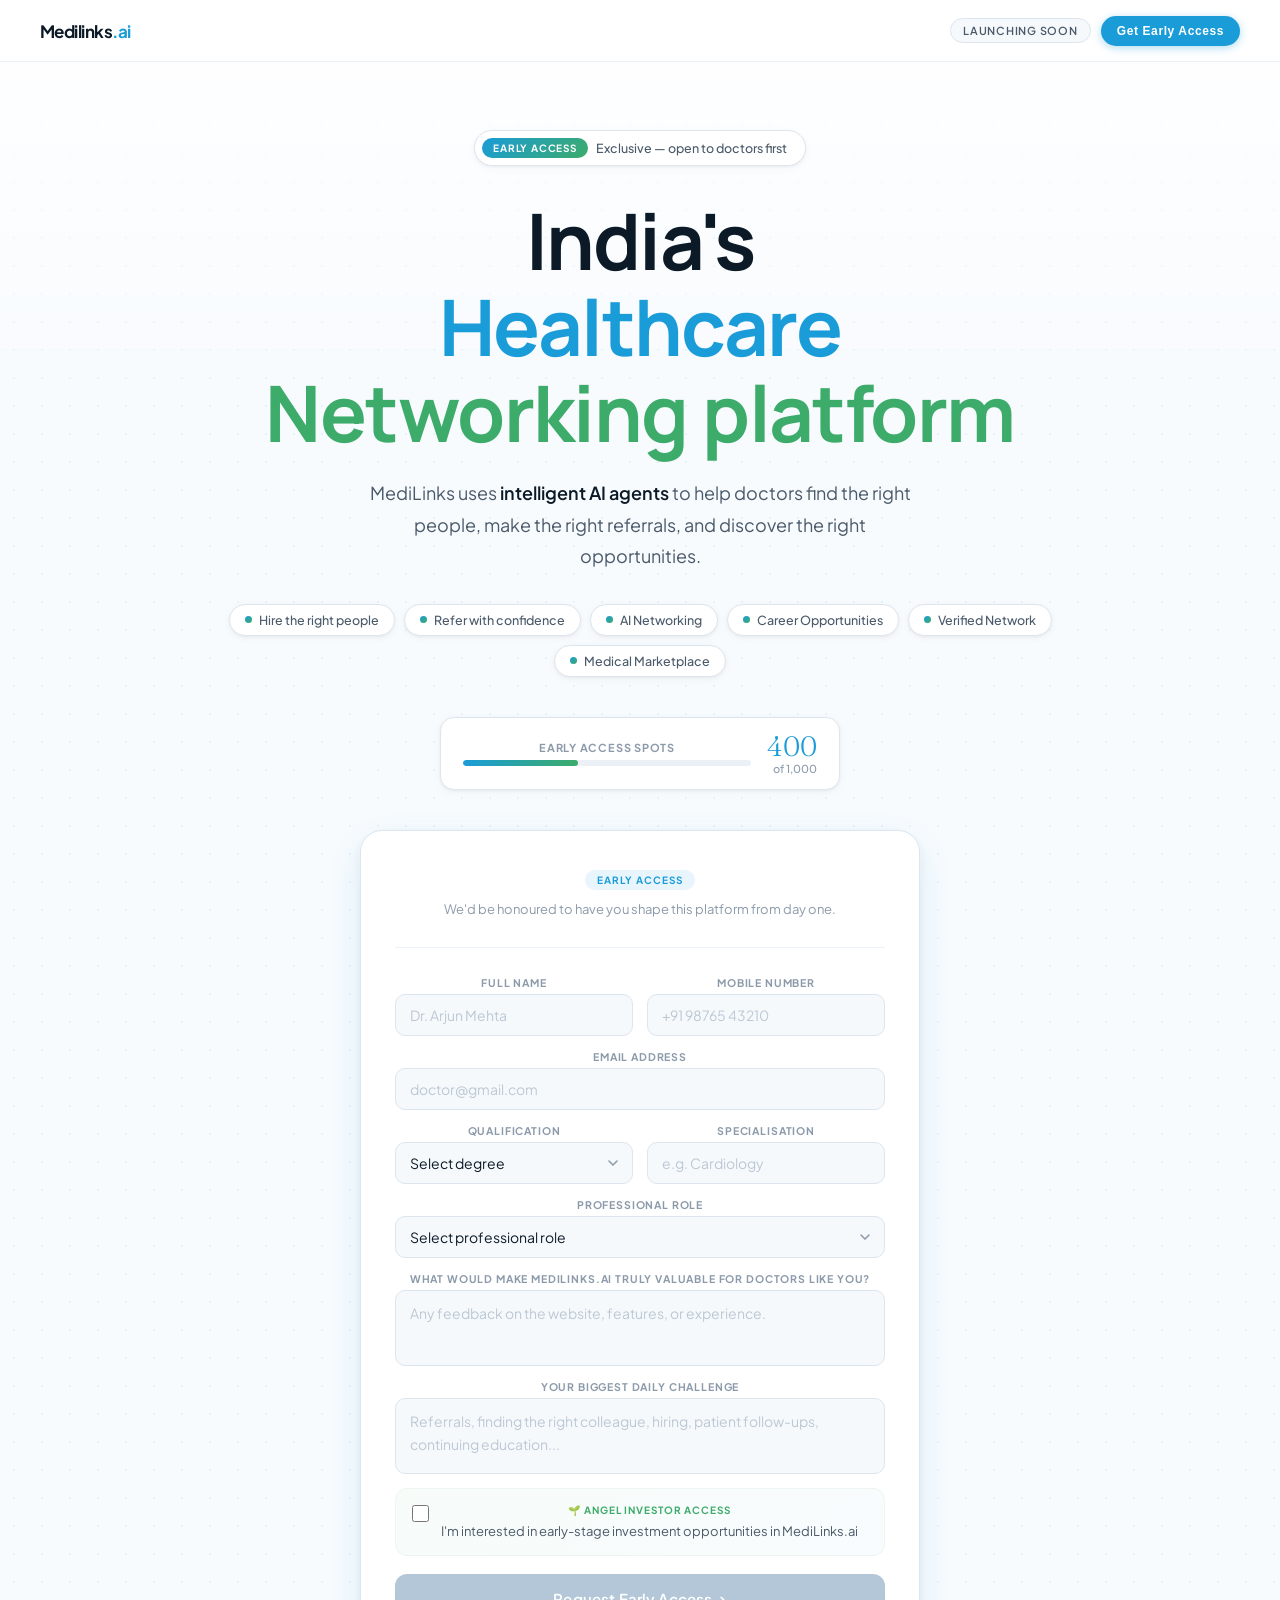
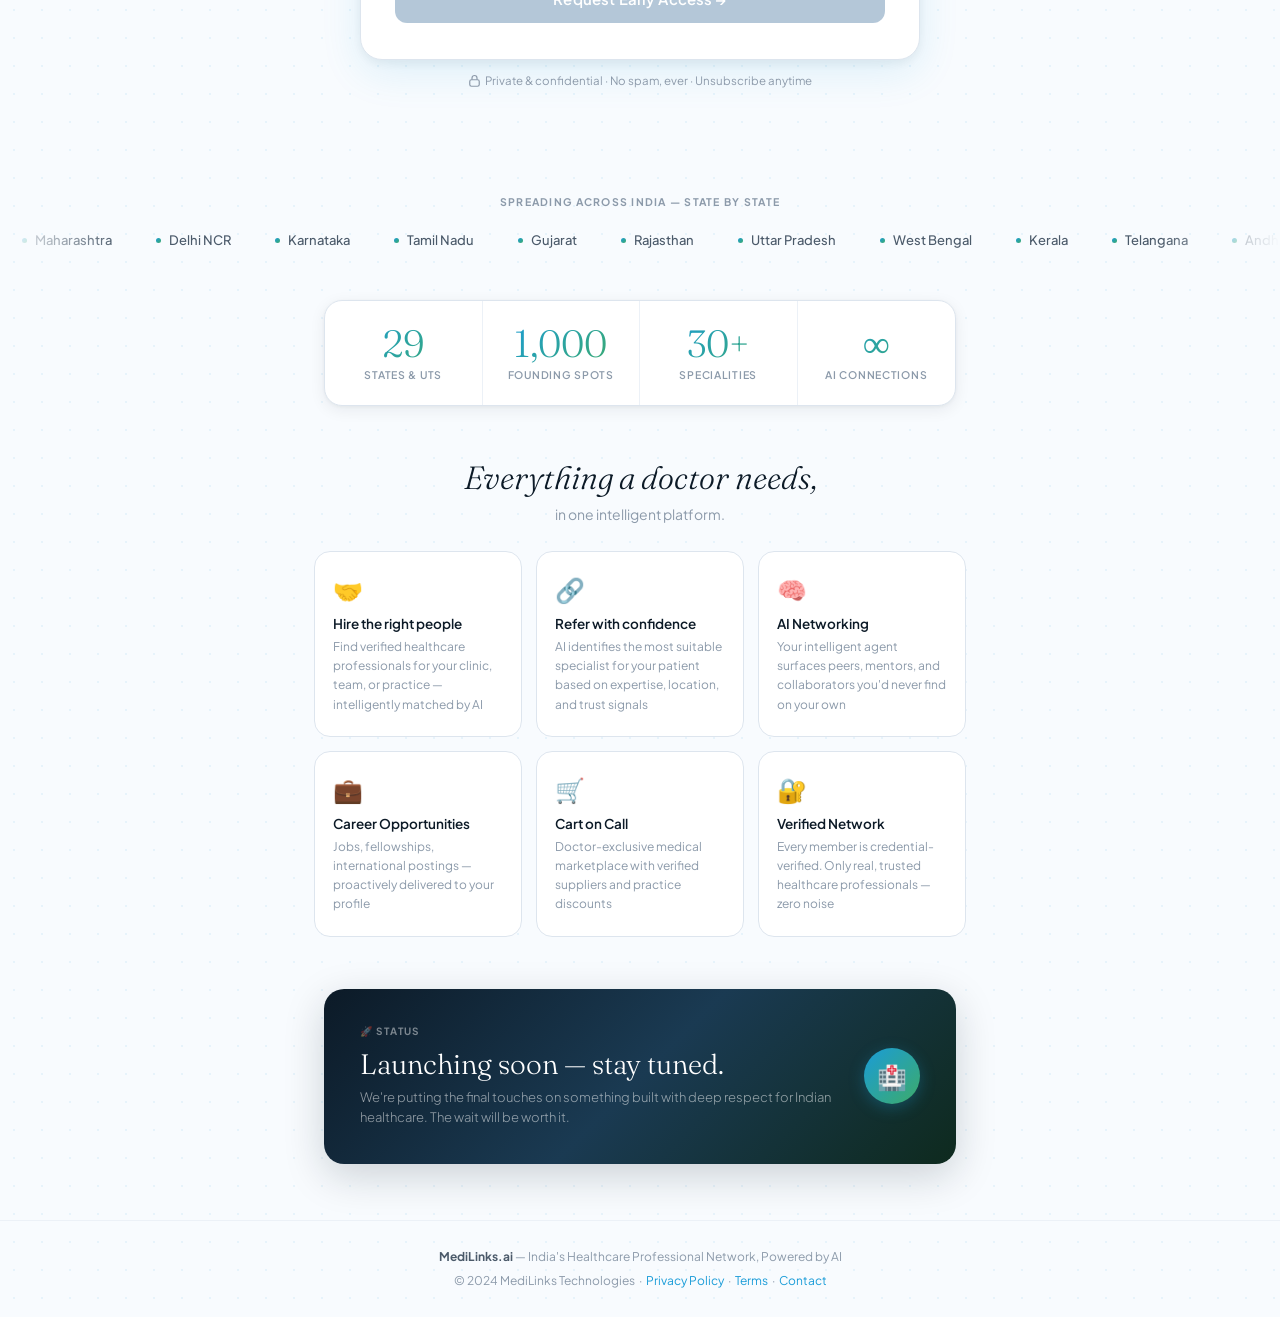
==== commit e7d09bde: "Integrate Google Sheets submission and fix access counter" ====
--- a/early_page_access.html
+++ b/early_page_access.html
@@ -57,7 +57,7 @@
       <div class="sc-bar"><div class="sc-bar-fill" id="barFill"></div></div>
     </div>
     <div class="sc-count">
-      <div class="sc-big" id="countNum">432</div>
+      <div class="sc-big" id="countNum">400</div>
       <div class="sc-small">of 1,000</div>
     </div>
   </div>
@@ -135,7 +135,7 @@
         <div class="suc-ring">✓</div>
         <div class="suc-title">Thank you, Doctor.</div>
         <div class="suc-body">Your request has been received. We'll reach out personally before the public launch — welcome to the founding community.</div>
-        <div class="suc-num">Early Member #<span id="memberNum">433</span></div>
+        <div class="suc-num">Early Member #<span id="memberNum">401</span></div>
       </div>
     </div>
 
